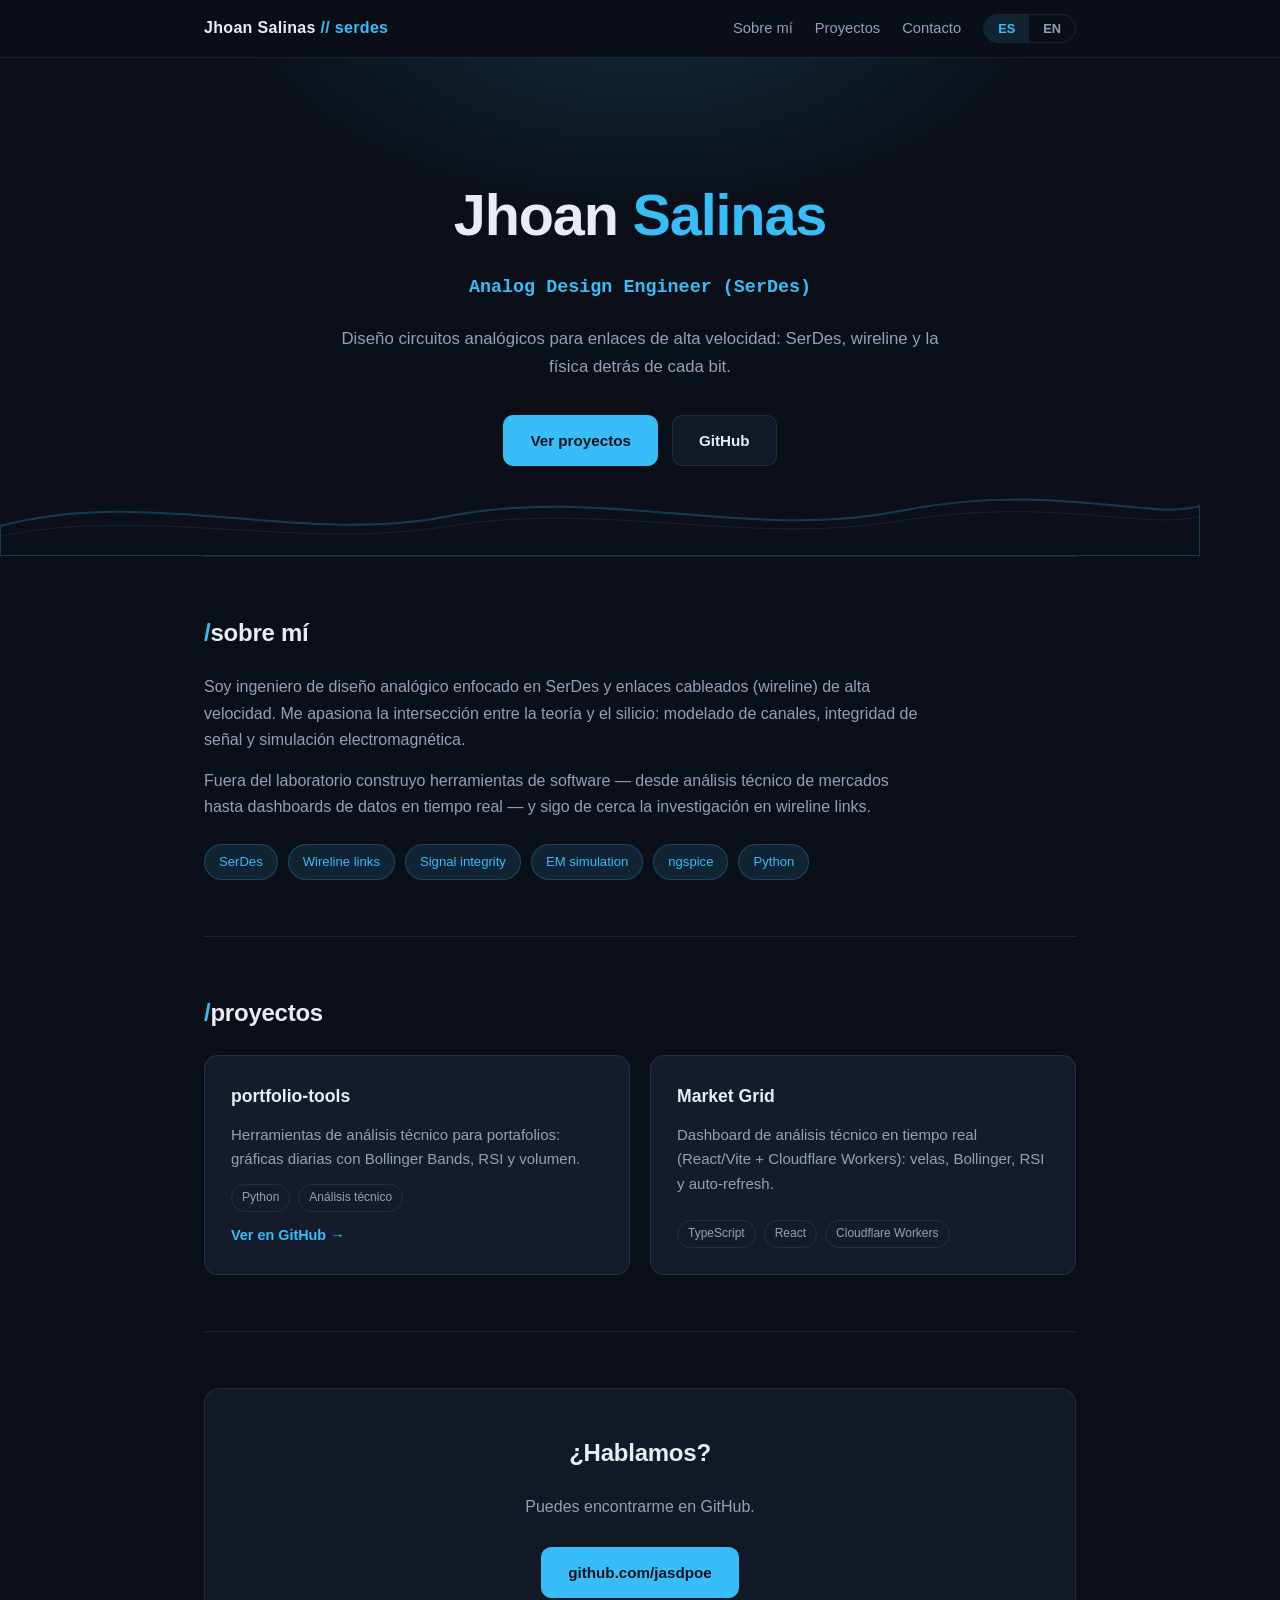
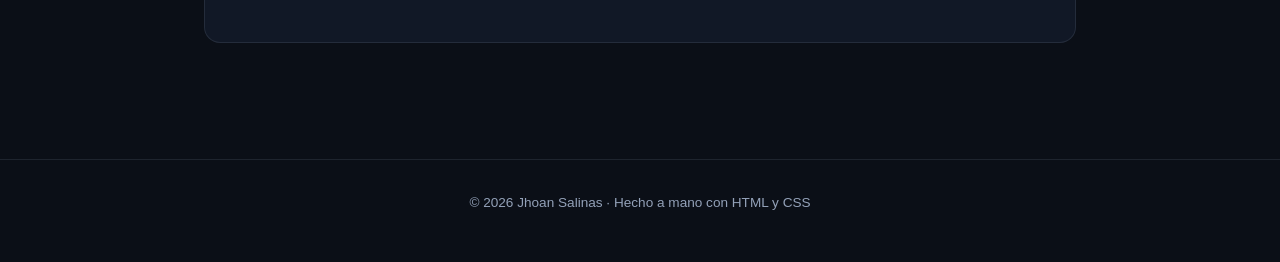
==== index.html @ 4859a892 "Personal website: bilingual (ES/EN) landing page" ====
<!DOCTYPE html>
<html lang="es">
<head>
<meta charset="UTF-8">
<meta name="viewport" content="width=device-width, initial-scale=1.0">
<meta name="description" content="Jhoan Salinas — Analog Design Engineer (SerDes)">
<title>Jhoan Salinas — Analog Design Engineer (SerDes)</title>
<style>
  :root {
    --bg: #0b0f17;
    --bg-soft: #111826;
    --card: #141c2c;
    --text: #e8edf5;
    --muted: #93a1b8;
    --accent: #38bdf8;
    --accent-dim: rgba(56,189,248,.12);
    --border: rgba(148,163,184,.14);
  }
  * { margin: 0; padding: 0; box-sizing: border-box; }
  body {
    font-family: -apple-system, BlinkMacSystemFont, "Segoe UI", Roboto, Inter, Helvetica, Arial, sans-serif;
    background: var(--bg);
    color: var(--text);
    line-height: 1.65;
    -webkit-font-smoothing: antialiased;
  }
  a { color: var(--accent); text-decoration: none; }
  a:hover { text-decoration: underline; }

  /* Nav */
  nav {
    position: sticky; top: 0; z-index: 10;
    backdrop-filter: blur(12px);
    background: rgba(11,15,23,.75);
    border-bottom: 1px solid var(--border);
  }
  .nav-inner {
    max-width: 920px; margin: 0 auto; padding: 14px 24px;
    display: flex; align-items: center; justify-content: space-between;
  }
  .nav-name { font-weight: 700; font-size: 1rem; letter-spacing: .02em; }
  .nav-name span { color: var(--accent); }
  .nav-links { display: flex; gap: 22px; align-items: center; font-size: .92rem; }
  .nav-links a { color: var(--muted); }
  .nav-links a:hover { color: var(--text); text-decoration: none; }
  .lang-toggle {
    display: flex; border: 1px solid var(--border); border-radius: 999px; overflow: hidden;
  }
  .lang-toggle button {
    background: transparent; border: 0; color: var(--muted);
    padding: 6px 14px; font-size: .8rem; font-weight: 600; cursor: pointer;
  }
  .lang-toggle button.active { background: var(--accent-dim); color: var(--accent); }

  /* Hero */
  .hero {
    position: relative; overflow: hidden;
    padding: 110px 24px 90px; text-align: center;
  }
  .hero::before {
    content: ""; position: absolute; inset: 0;
    background:
      radial-gradient(600px 300px at 50% -50px, rgba(56,189,248,.16), transparent 70%);
    pointer-events: none;
  }
  .wave {
    position: absolute; left: 0; right: 0; bottom: 0; height: 90px; opacity: .25; pointer-events: none;
  }
  .hero h1 { font-size: clamp(2.4rem, 6vw, 3.6rem); font-weight: 800; letter-spacing: -.02em; position: relative; }
  .hero h1 .accent { color: var(--accent); }
  .hero .role {
    margin-top: 10px; font-size: 1.15rem; color: var(--accent); font-weight: 600; position: relative;
    font-family: ui-monospace, SFMono-Regular, Menlo, Consolas, monospace;
  }
  .hero p { max-width: 620px; margin: 22px auto 0; color: var(--muted); font-size: 1.05rem; position: relative; }
  .hero-cta { margin-top: 34px; display: flex; gap: 14px; justify-content: center; flex-wrap: wrap; position: relative; }
  .btn {
    display: inline-block; padding: 12px 26px; border-radius: 10px; font-weight: 600; font-size: .95rem;
    border: 1px solid var(--border); color: var(--text); background: var(--bg-soft);
  }
  .btn:hover { text-decoration: none; border-color: var(--accent); }
  .btn.primary { background: var(--accent); border-color: var(--accent); color: #04121c; }
  .btn.primary:hover { filter: brightness(1.08); }

  main { max-width: 920px; margin: 0 auto; padding: 0 24px 60px; }
  section { padding: 56px 0; border-top: 1px solid var(--border); }
  h2 { font-size: 1.5rem; margin-bottom: 22px; letter-spacing: -.01em; }
  h2 .dot { color: var(--accent); }

  .about p { color: var(--muted); max-width: 720px; margin-bottom: 14px; }
  .chips { display: flex; flex-wrap: wrap; gap: 10px; margin-top: 24px; }
  .chip {
    font-size: .82rem; font-weight: 500; color: var(--accent);
    background: var(--accent-dim); border: 1px solid rgba(56,189,248,.25);
    padding: 6px 14px; border-radius: 999px;
  }

  .grid { display: grid; grid-template-columns: repeat(auto-fit, minmax(280px, 1fr)); gap: 20px; }
  .card {
    background: var(--card); border: 1px solid var(--border); border-radius: 14px; padding: 26px;
    display: flex; flex-direction: column; gap: 12px;
    transition: transform .15s ease, border-color .15s ease;
  }
  .card:hover { transform: translateY(-3px); border-color: rgba(56,189,248,.4); }
  .card h3 { font-size: 1.1rem; }
  .card p { color: var(--muted); font-size: .94rem; flex: 1; }
  .card .tags { display: flex; flex-wrap: wrap; gap: 8px; }
  .card .tags span {
    font-size: .75rem; color: var(--muted); border: 1px solid var(--border);
    padding: 3px 10px; border-radius: 999px;
  }
  .card .repo-link { font-size: .9rem; font-weight: 600; }

  .contact-box {
    background: var(--bg-soft); border: 1px solid var(--border); border-radius: 16px;
    padding: 44px 32px; text-align: center;
  }
  .contact-box p { color: var(--muted); margin: 12px 0 26px; }

  footer {
    text-align: center; color: var(--muted); font-size: .85rem;
    padding: 32px 24px 48px; border-top: 1px solid var(--border);
  }

  @media (max-width: 560px) {
    .nav-links a { display: none; }
    .hero { padding: 80px 20px 70px; }
  }
</style>
</head>
<body>

<nav>
  <div class="nav-inner">
    <div class="nav-name">Jhoan Salinas <span data-i18n="navTitle"></span></div>
    <div class="nav-links">
      <a href="#about" data-i18n="navAbout"></a>
      <a href="#projects" data-i18n="navProjects"></a>
      <a href="#contact" data-i18n="navContact"></a>
      <div class="lang-toggle">
        <button id="btn-es" type="button">ES</button>
        <button id="btn-en" type="button">EN</button>
      </div>
    </div>
  </div>
</nav>

<header class="hero">
  <h1>Jhoan <span class="accent">Salinas</span></h1>
  <div class="role" data-i18n="heroRole"></div>
  <p data-i18n="heroText"></p>
  <div class="hero-cta">
    <a class="btn primary" href="#projects" data-i18n="heroCtaProjects"></a>
    <a class="btn" href="https://github.com/jasdpoe" target="_blank" rel="noopener">GitHub</a>
  </div>
  <svg class="wave" viewBox="0 0 1200 90" preserveAspectRatio="none" aria-hidden="true">
    <path d="M0,60 C150,20 300,80 450,50 C600,20 750,75 900,45 C1050,15 1150,55 1200,40 L1200,90 L0,90 Z"
          fill="none" stroke="#38bdf8" stroke-width="2"/>
    <path d="M0,70 C150,40 300,85 450,60 C600,35 750,80 900,55 C1050,30 1150,65 1200,50 L1200,90 L0,90 Z"
          fill="none" stroke="#38bdf8" stroke-width="1" opacity=".5"/>
  </svg>
</header>

<main>
  <section id="about" class="about">
    <h2><span class="dot">/</span><span data-i18n="aboutTitle"></span></h2>
    <p data-i18n="aboutP1"></p>
    <p data-i18n="aboutP2"></p>
    <div class="chips">
      <span class="chip">SerDes</span>
      <span class="chip">Wireline links</span>
      <span class="chip">Signal integrity</span>
      <span class="chip">EM simulation</span>
      <span class="chip">ngspice</span>
      <span class="chip">Python</span>
    </div>
  </section>

  <section id="projects">
    <h2><span class="dot">/</span><span data-i18n="projectsTitle"></span></h2>
    <div class="grid">
      <div class="card">
        <h3>portfolio-tools</h3>
        <p data-i18n="proj1Text"></p>
        <div class="tags"><span>Python</span><span data-i18n="proj1Tag"></span></div>
        <a class="repo-link" href="https://github.com/jasdpoe/portfolio-tools" target="_blank" rel="noopener" data-i18n="viewRepo"></a>
      </div>
      <div class="card">
        <h3>Market Grid</h3>
        <p data-i18n="proj2Text"></p>
        <div class="tags"><span>TypeScript</span><span>React</span><span>Cloudflare Workers</span></div>
      </div>
    </div>
  </section>

  <section id="contact">
    <div class="contact-box">
      <h2 data-i18n="contactTitle"></h2>
      <p data-i18n="contactText"></p>
      <a class="btn primary" href="https://github.com/jasdpoe" target="_blank" rel="noopener">github.com/jasdpoe</a>
    </div>
  </section>
</main>

<footer>
  <span data-i18n="footerText"></span>
</footer>

<script>
const STRINGS = {
  es: {
    navTitle: "// serdes",
    navAbout: "Sobre mí",
    navProjects: "Proyectos",
    navContact: "Contacto",
    heroRole: "Analog Design Engineer (SerDes)",
    heroText: "Diseño circuitos analógicos para enlaces de alta velocidad: SerDes, wireline y la física detrás de cada bit.",
    heroCtaProjects: "Ver proyectos",
    aboutTitle: "sobre mí",
    aboutP1: "Soy ingeniero de diseño analógico enfocado en SerDes y enlaces cableados (wireline) de alta velocidad. Me apasiona la intersección entre la teoría y el silicio: modelado de canales, integridad de señal y simulación electromagnética.",
    aboutP2: "Fuera del laboratorio construyo herramientas de software — desde análisis técnico de mercados hasta dashboards de datos en tiempo real — y sigo de cerca la investigación en wireline links.",
    projectsTitle: "proyectos",
    proj1Text: "Herramientas de análisis técnico para portafolios: gráficas diarias con Bollinger Bands, RSI y volumen.",
    proj1Tag: "Análisis técnico",
    proj2Text: "Dashboard de análisis técnico en tiempo real (React/Vite + Cloudflare Workers): velas, Bollinger, RSI y auto-refresh.",
    viewRepo: "Ver en GitHub →",
    contactTitle: "¿Hablamos?",
    contactText: "Puedes encontrarme en GitHub.",
    footerText: "© 2026 Jhoan Salinas · Hecho a mano con HTML y CSS"
  },
  en: {
    navTitle: "// serdes",
    navAbout: "About",
    navProjects: "Projects",
    navContact: "Contact",
    heroRole: "Analog Design Engineer (SerDes)",
    heroText: "I design analog circuits for high-speed links: SerDes, wireline, and the physics behind every bit.",
    heroCtaProjects: "View projects",
    aboutTitle: "about",
    aboutP1: "I'm an analog design engineer focused on SerDes and high-speed wireline links. I'm passionate about the intersection of theory and silicon: channel modeling, signal integrity, and electromagnetic simulation.",
    aboutP2: "Outside the lab I build software tools — from market technical analysis to real-time data dashboards — and follow wireline-link research closely.",
    projectsTitle: "projects",
    proj1Text: "Technical-analysis tooling for portfolios: daily charts with Bollinger Bands, RSI, and volume.",
    proj1Tag: "Technical analysis",
    proj2Text: "Real-time technical-analysis dashboard (React/Vite + Cloudflare Workers): candles, Bollinger, RSI, and auto-refresh.",
    viewRepo: "View on GitHub →",
    contactTitle: "Let's talk?",
    contactText: "You can find me on GitHub.",
    footerText: "© 2026 Jhoan Salinas · Handmade with HTML and CSS"
  }
};

function setLang(lang) {
  if (!STRINGS[lang]) lang = "es";
  document.documentElement.lang = lang;
  document.querySelectorAll("[data-i18n]").forEach(el => {
    const key = el.getAttribute("data-i18n");
    if (STRINGS[lang][key] !== undefined) el.textContent = STRINGS[lang][key];
  });
  document.title = "Jhoan Salinas — Analog Design Engineer (SerDes)";
  document.getElementById("btn-es").classList.toggle("active", lang === "es");
  document.getElementById("btn-en").classList.toggle("active", lang === "en");
  try { localStorage.setItem("js-lang", lang); } catch (e) {}
}

document.getElementById("btn-es").addEventListener("click", () => setLang("es"));
document.getElementById("btn-en").addEventListener("click", () => setLang("en"));

let initial = "es";
try { initial = localStorage.getItem("js-lang") || "es"; } catch (e) {}
setLang(initial);
</script>

</body>
</html>
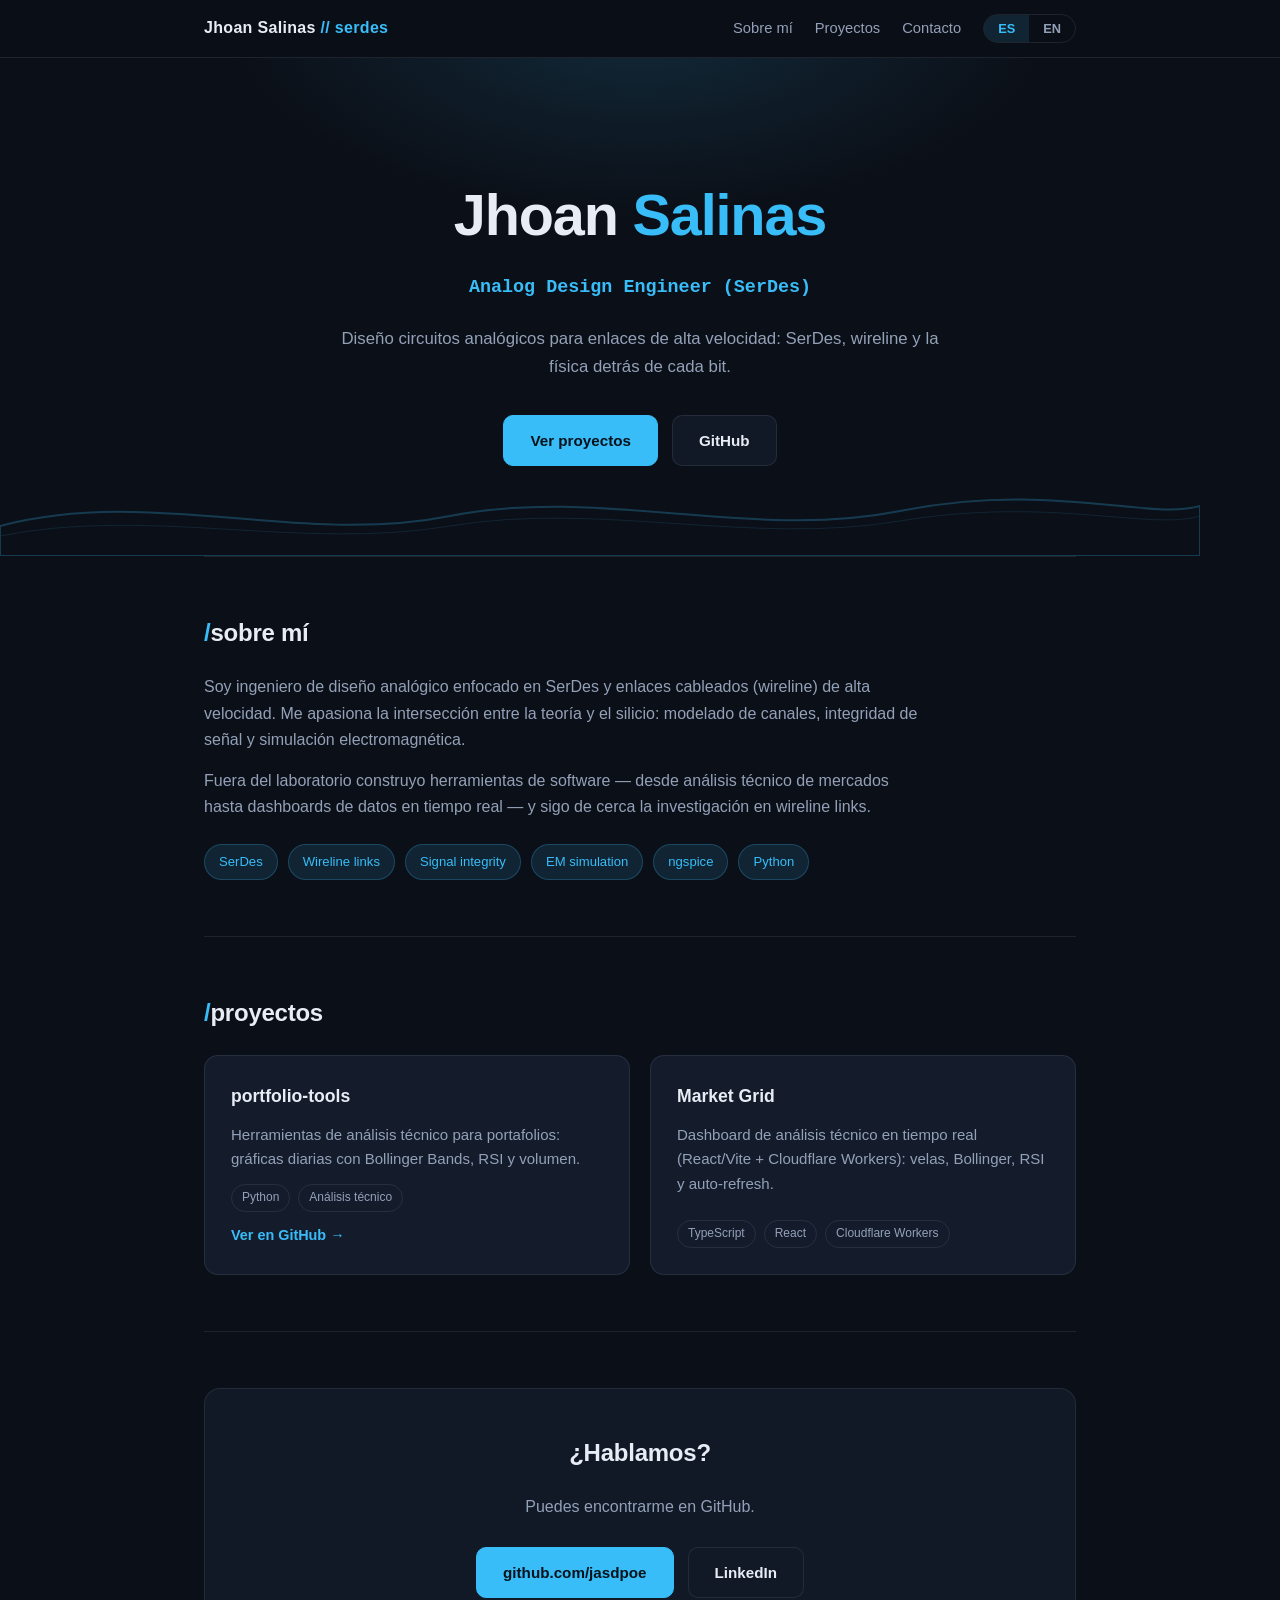
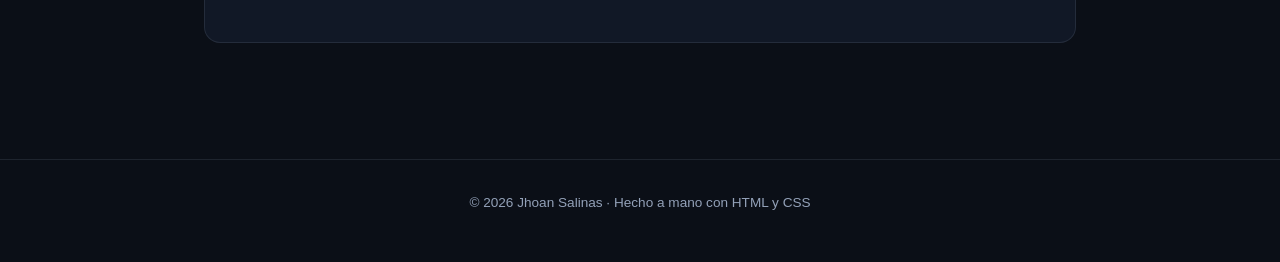
==== commit ee1a8ab2: "Add LinkedIn profile link to contact section" ====
--- a/index.html
+++ b/index.html
@@ -116,6 +116,7 @@
     padding: 44px 32px; text-align: center;
   }
   .contact-box p { color: var(--muted); margin: 12px 0 26px; }
+  .contact-actions { display: flex; gap: 14px; justify-content: center; flex-wrap: wrap; }
 
   footer {
     text-align: center; color: var(--muted); font-size: .85rem;
@@ -197,7 +198,10 @@
     <div class="contact-box">
       <h2 data-i18n="contactTitle"></h2>
       <p data-i18n="contactText"></p>
-      <a class="btn primary" href="https://github.com/jasdpoe" target="_blank" rel="noopener">github.com/jasdpoe</a>
+      <div class="contact-actions">
+        <a class="btn primary" href="https://github.com/jasdpoe" target="_blank" rel="noopener">github.com/jasdpoe</a>
+        <a class="btn" href="https://www.linkedin.com/in/jhoan-salinas-26b67813/" target="_blank" rel="noopener">LinkedIn</a>
+      </div>
     </div>
   </section>
 </main>
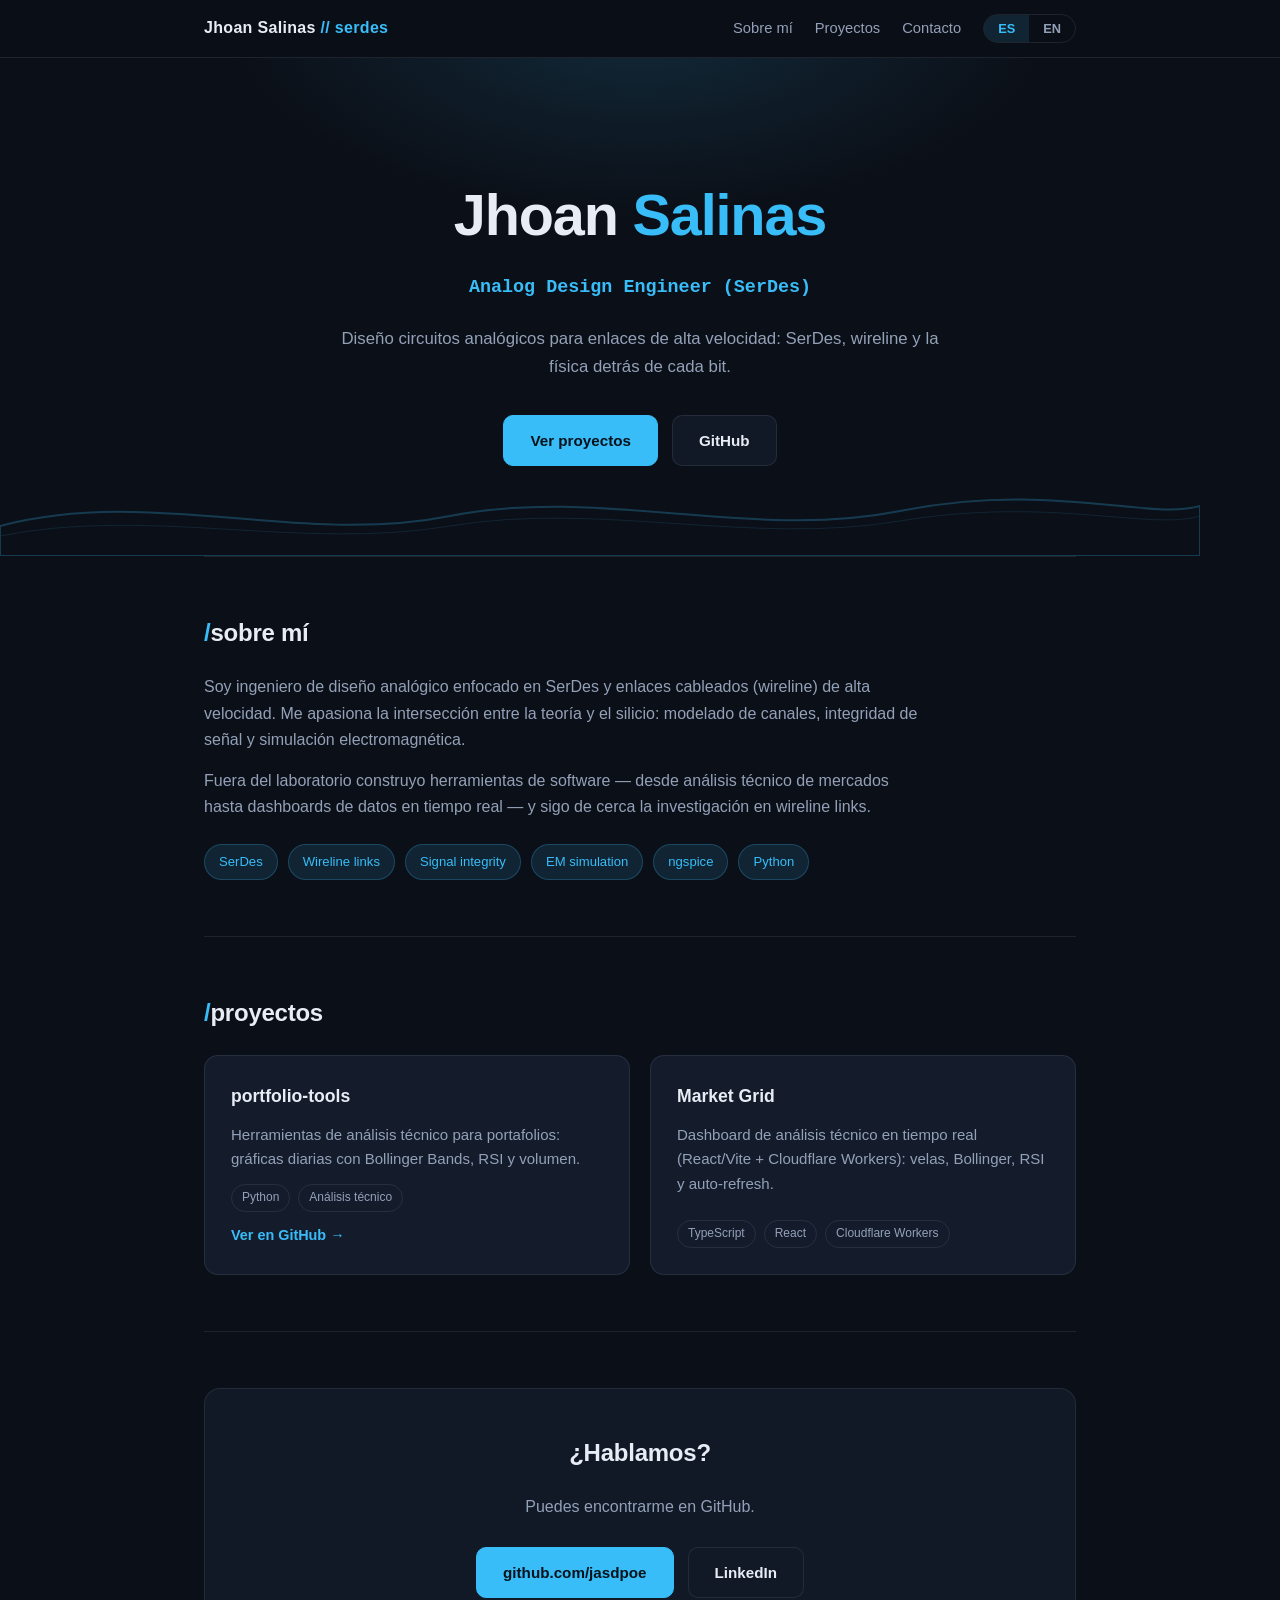
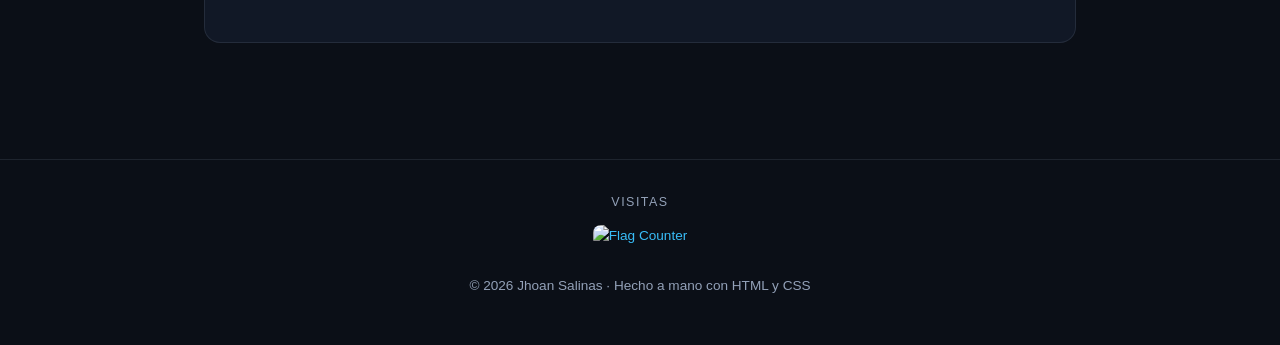
==== commit f3dbe77f: "Add Flag Counter visitor widget with country flags to footer" ====
--- a/index.html
+++ b/index.html
@@ -122,6 +122,12 @@
     text-align: center; color: var(--muted); font-size: .85rem;
     padding: 32px 24px 48px; border-top: 1px solid var(--border);
   }
+  .visitors { margin-bottom: 28px; }
+  .visitors-label {
+    font-size: .78rem; letter-spacing: .12em; text-transform: uppercase;
+    color: var(--muted); margin-bottom: 12px;
+  }
+  .visitors img { border-radius: 8px; }
 
   @media (max-width: 560px) {
     .nav-links a { display: none; }
@@ -207,6 +213,10 @@
 </main>
 
 <footer>
+  <div class="visitors">
+    <div class="visitors-label" data-i18n="visitorsTitle"></div>
+    <a href="https://info.flagcounter.com/4i1q" target="_blank" rel="noopener"><img src="https://s01.flagcounter.com/count2/4i1q/bg_0B0F17/txt_E8EDF5/border_1C2433/columns_2/maxflags_10/viewers_0/labels_0/pageviews_0/flags_0/percent_0/" alt="Flag Counter" border="0"></a>
+  </div>
   <span data-i18n="footerText"></span>
 </footer>
 
@@ -230,6 +240,7 @@
     viewRepo: "Ver en GitHub →",
     contactTitle: "¿Hablamos?",
     contactText: "Puedes encontrarme en GitHub.",
+    visitorsTitle: "Visitas",
     footerText: "© 2026 Jhoan Salinas · Hecho a mano con HTML y CSS"
   },
   en: {
@@ -250,6 +261,7 @@
     viewRepo: "View on GitHub →",
     contactTitle: "Let's talk?",
     contactText: "You can find me on GitHub.",
+    visitorsTitle: "Visits",
     footerText: "© 2026 Jhoan Salinas · Handmade with HTML and CSS"
   }
 };
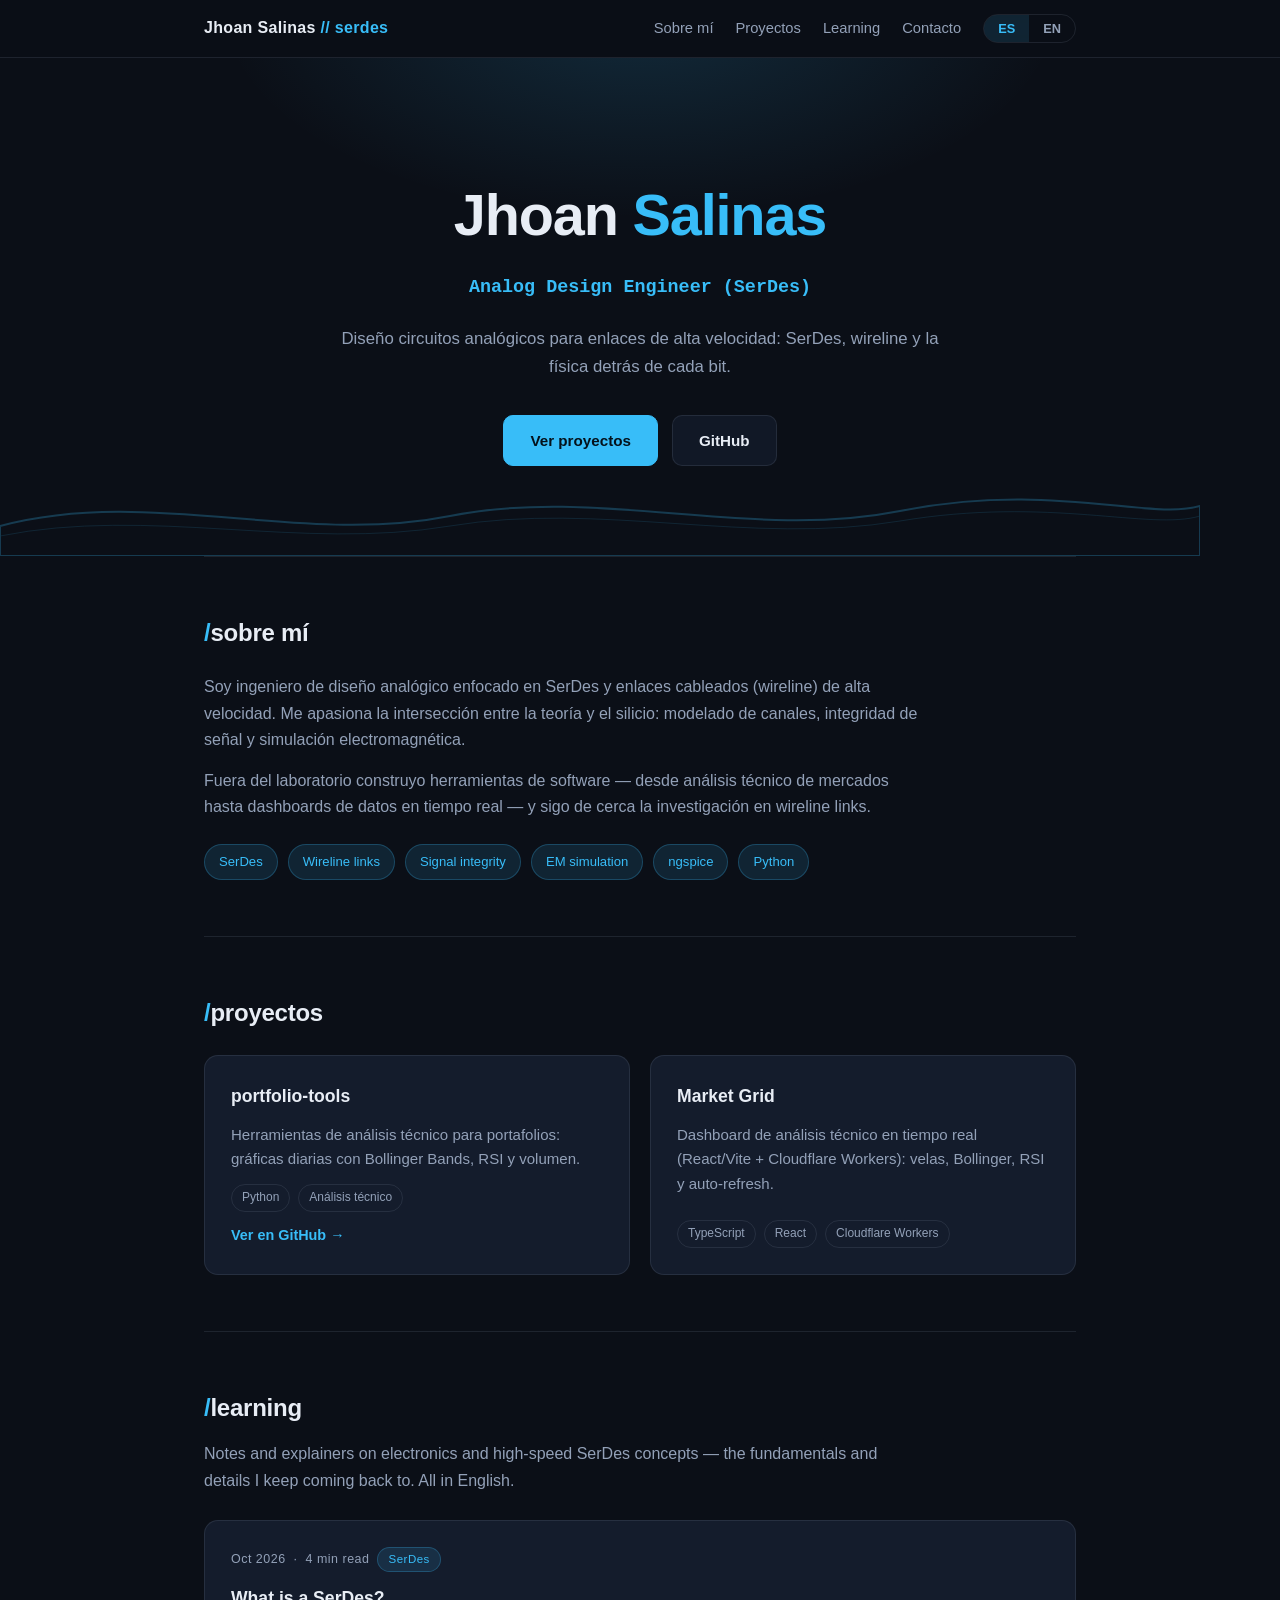
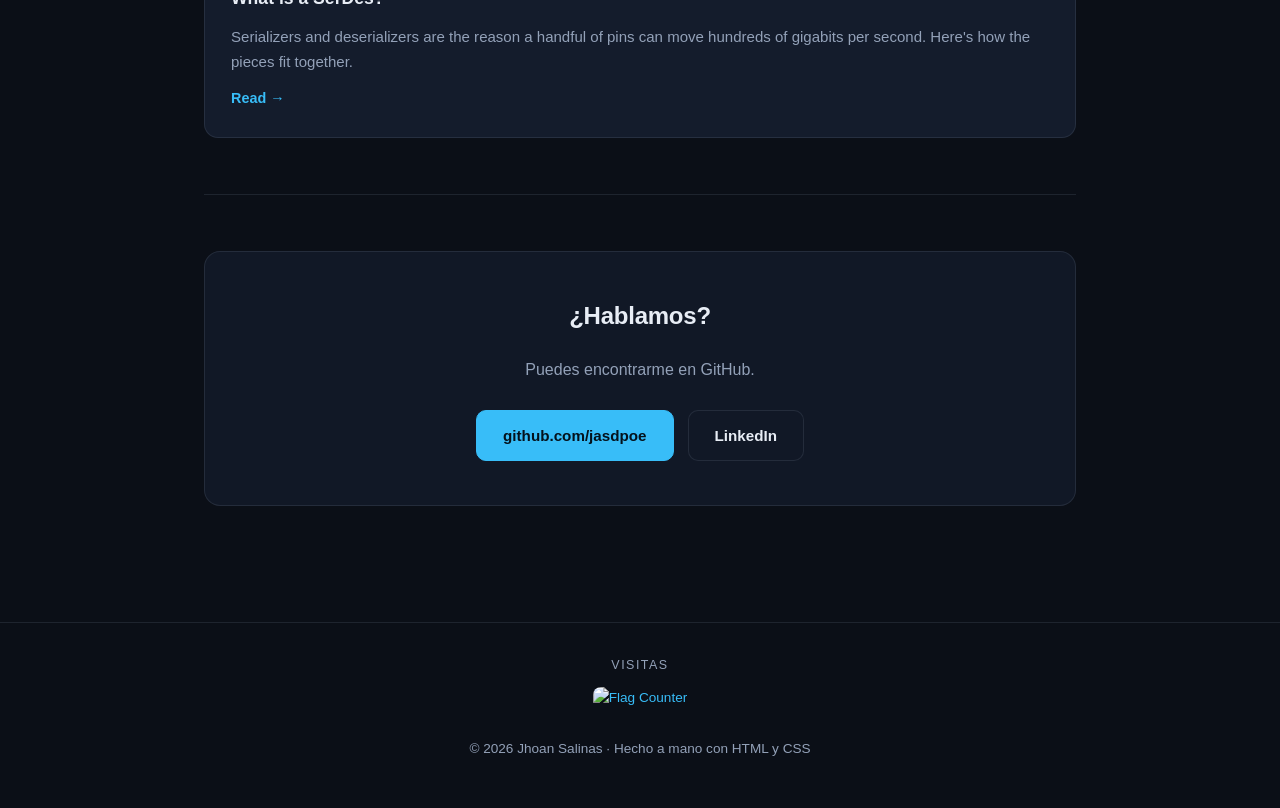
==== commit 56e13ad2: "Add Learning section (English) with article cards" ====
--- a/index.html
+++ b/index.html
@@ -111,6 +111,17 @@
   }
   .card .repo-link { font-size: .9rem; font-weight: 600; }
 
+  .section-lead { color: var(--muted); max-width: 720px; margin: -8px 0 26px; }
+  .article-meta {
+    display: flex; gap: 8px; align-items: center;
+    font-size: .78rem; color: var(--muted); letter-spacing: .04em;
+  }
+  .article-meta .tag {
+    color: var(--accent); background: var(--accent-dim);
+    border: 1px solid rgba(56,189,248,.25);
+    padding: 2px 10px; border-radius: 999px; font-size: .72rem;
+  }
+
   .contact-box {
     background: var(--bg-soft); border: 1px solid var(--border); border-radius: 16px;
     padding: 44px 32px; text-align: center;
@@ -143,6 +154,7 @@
     <div class="nav-links">
       <a href="#about" data-i18n="navAbout"></a>
       <a href="#projects" data-i18n="navProjects"></a>
+      <a href="#learning">Learning</a>
       <a href="#contact" data-i18n="navContact"></a>
       <div class="lang-toggle">
         <button id="btn-es" type="button">ES</button>
@@ -196,6 +208,19 @@
         <h3>Market Grid</h3>
         <p data-i18n="proj2Text"></p>
         <div class="tags"><span>TypeScript</span><span>React</span><span>Cloudflare Workers</span></div>
+      </div>
+    </div>
+  </section>
+
+  <section id="learning">
+    <h2><span class="dot">/</span>learning</h2>
+    <p class="section-lead">Notes and explainers on electronics and high-speed SerDes concepts — the fundamentals and details I keep coming back to. All in English.</p>
+    <div class="grid">
+      <div class="card">
+        <div class="article-meta"><span>Oct 2026</span><span>·</span><span>4 min read</span><span class="tag">SerDes</span></div>
+        <h3>What is a SerDes?</h3>
+        <p>Serializers and deserializers are the reason a handful of pins can move hundreds of gigabits per second. Here's how the pieces fit together.</p>
+        <a class="repo-link" href="learning/what-is-a-serdes.html">Read →</a>
       </div>
     </div>
   </section>
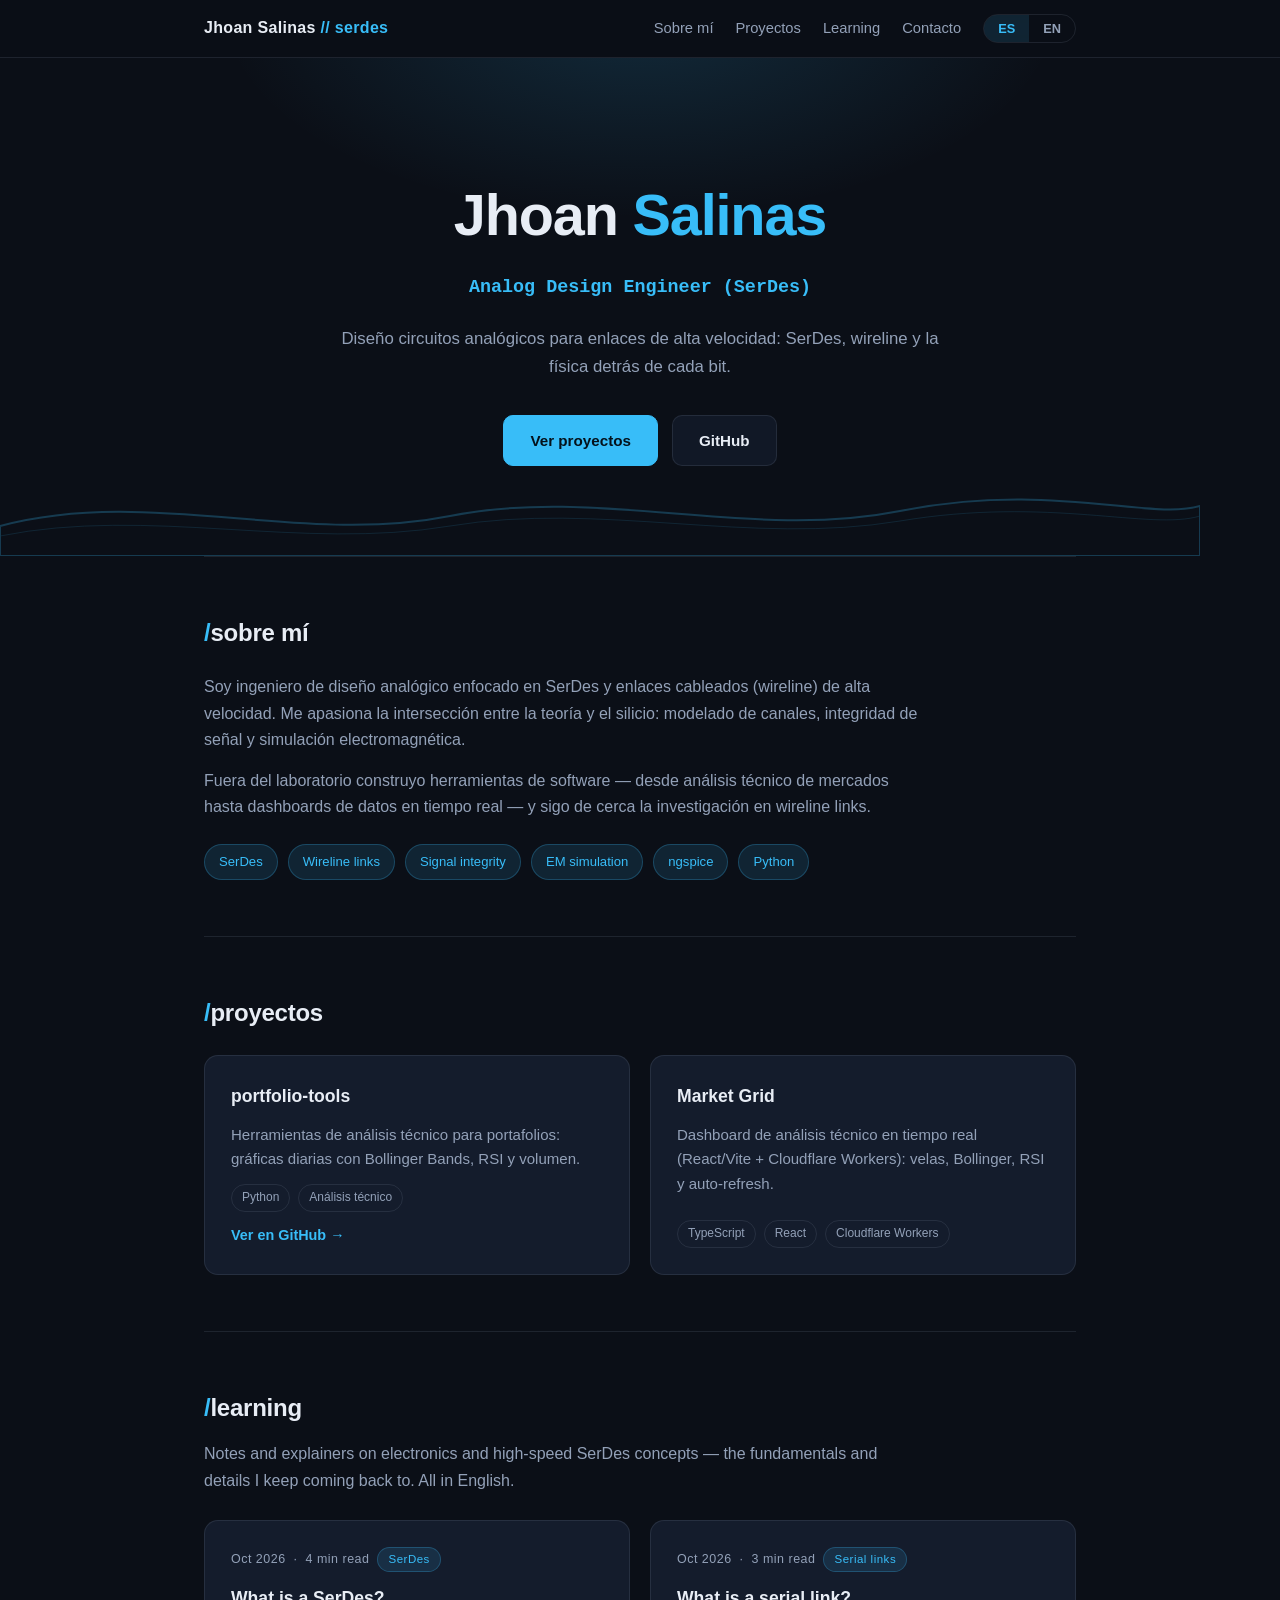
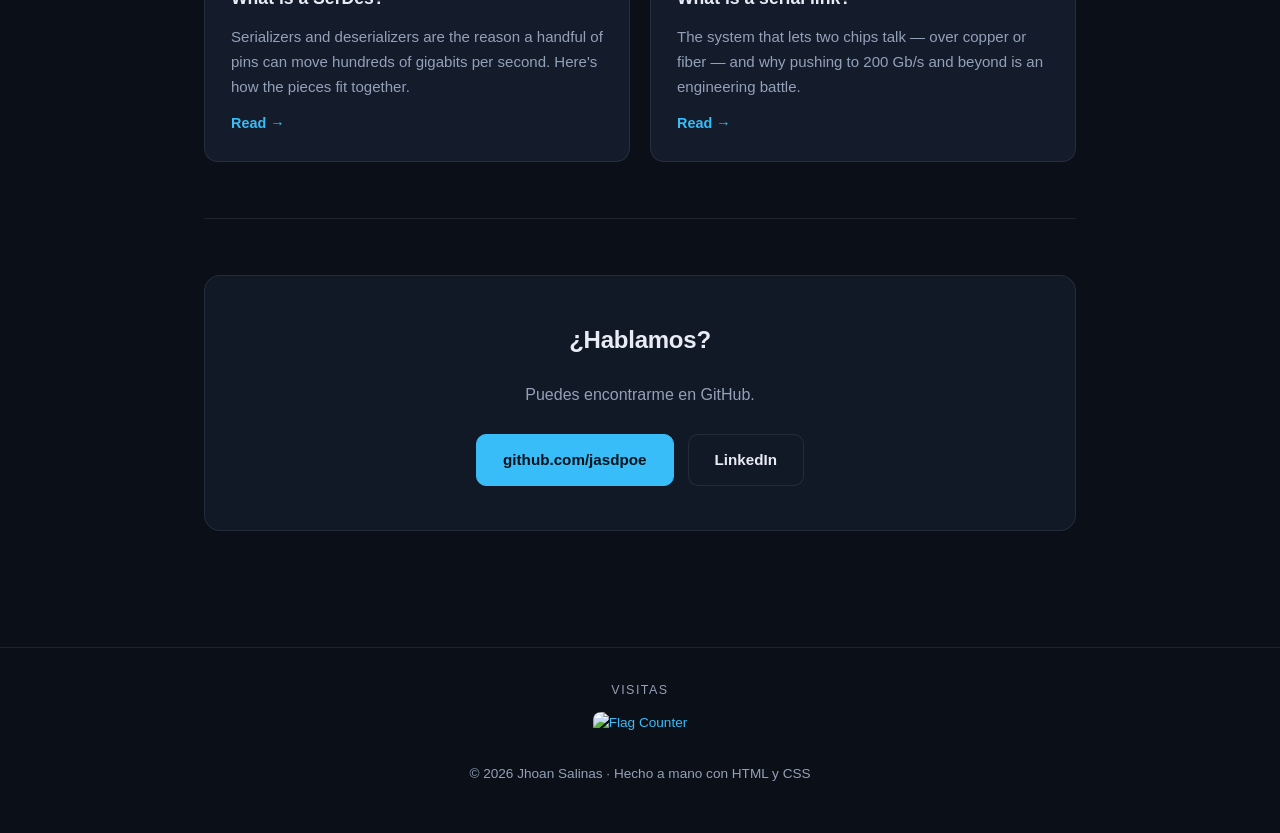
==== commit 962e03a1: "Learning: add What is a serial link? article card" ====
--- a/index.html
+++ b/index.html
@@ -221,6 +221,12 @@
         <h3>What is a SerDes?</h3>
         <p>Serializers and deserializers are the reason a handful of pins can move hundreds of gigabits per second. Here's how the pieces fit together.</p>
         <a class="repo-link" href="learning/what-is-a-serdes.html">Read →</a>
+      </div>
+      <div class="card">
+        <div class="article-meta"><span>Oct 2026</span><span>·</span><span>3 min read</span><span class="tag">Serial links</span></div>
+        <h3>What is a serial link?</h3>
+        <p>The system that lets two chips talk — over copper or fiber — and why pushing to 200 Gb/s and beyond is an engineering battle.</p>
+        <a class="repo-link" href="learning/what-is-a-serial-link.html">Read →</a>
       </div>
     </div>
   </section>
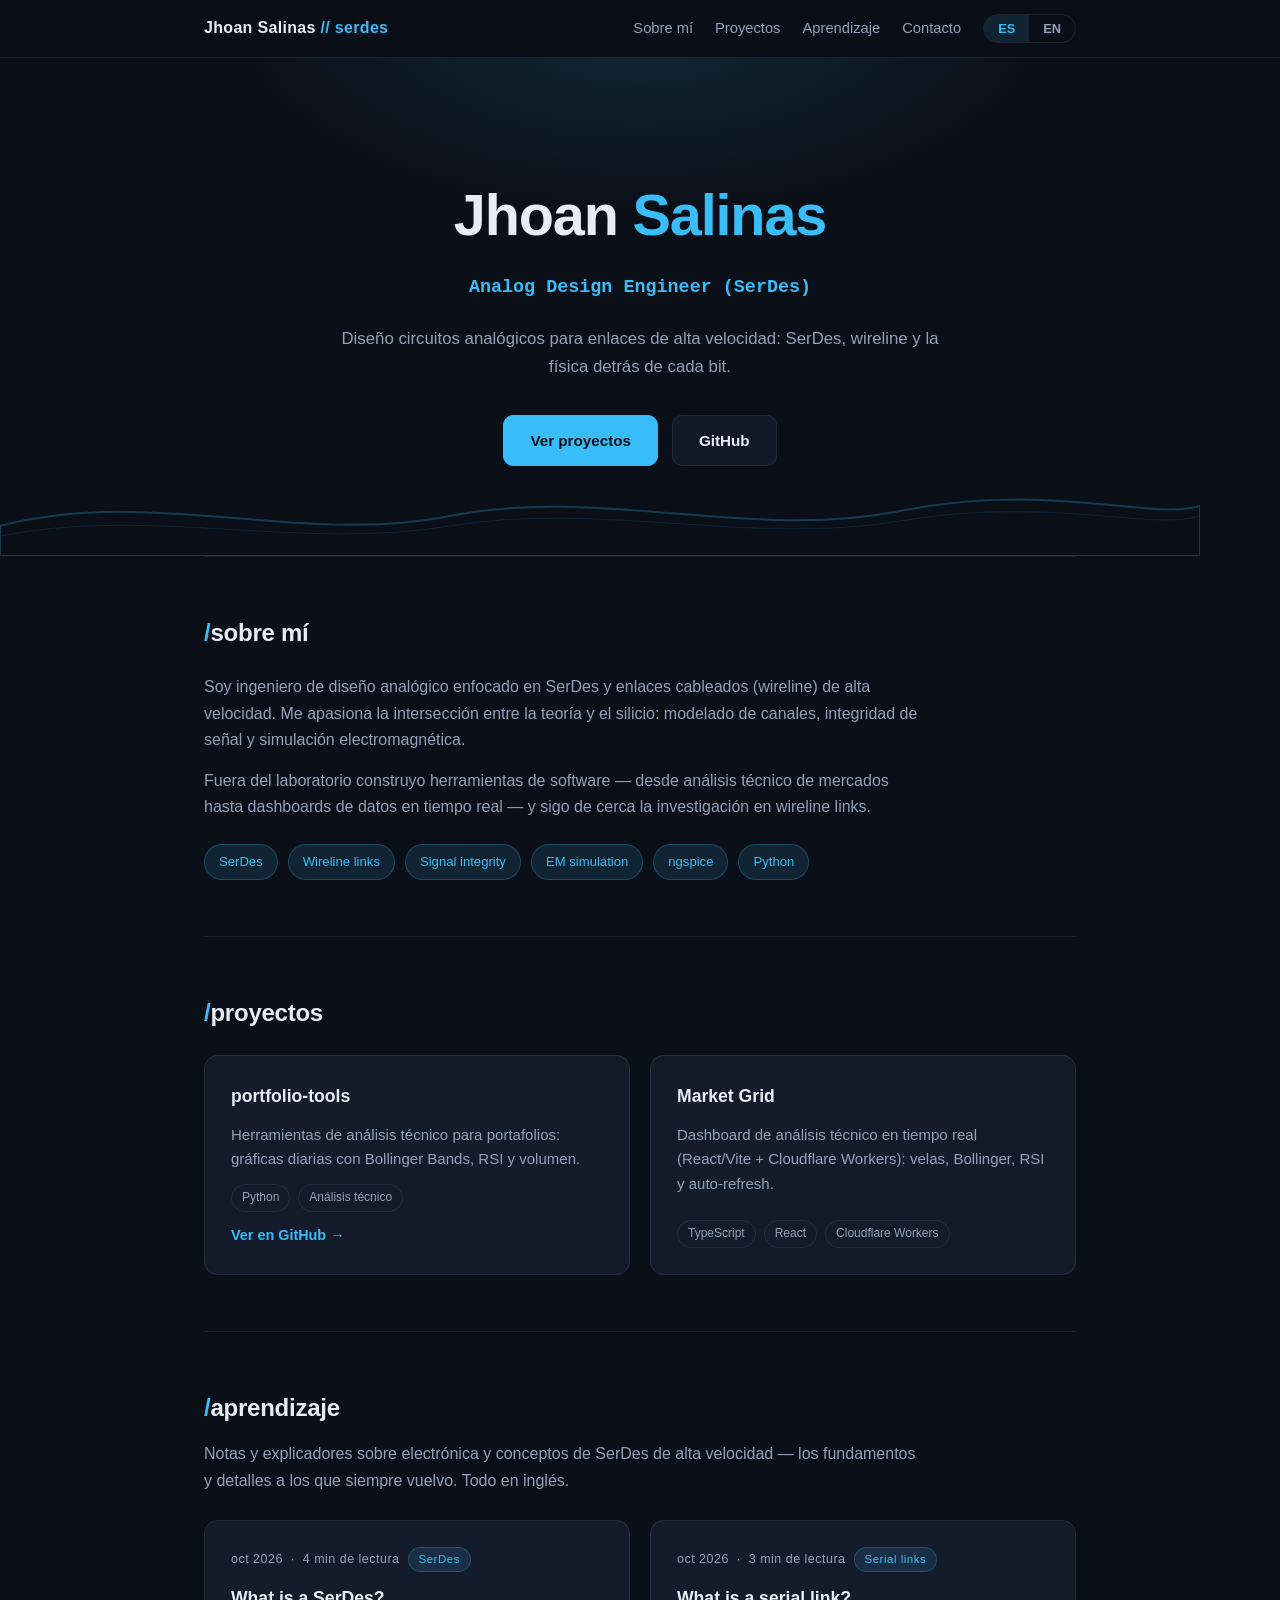
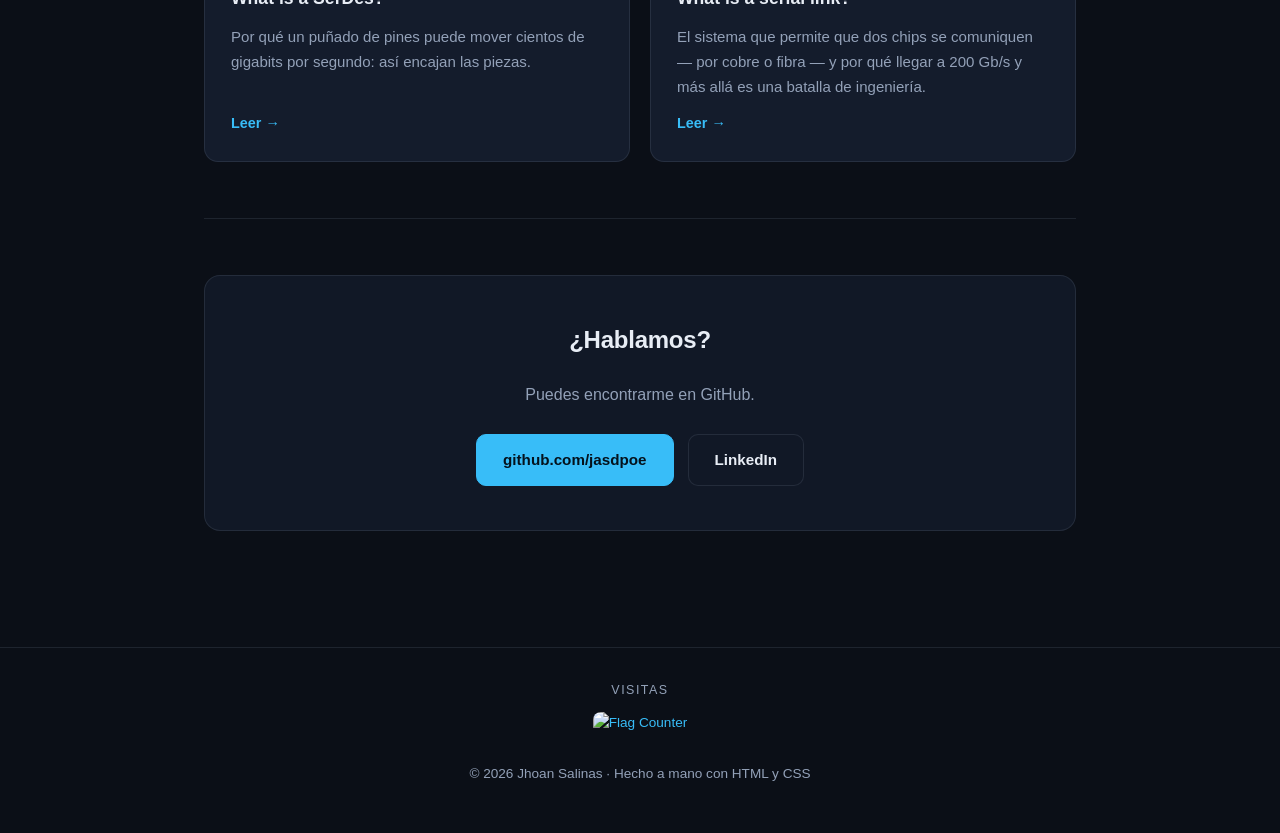
==== commit 17ecd5bb: "Learning section: full ES/EN i18n support" ====
--- a/index.html
+++ b/index.html
@@ -154,7 +154,7 @@
     <div class="nav-links">
       <a href="#about" data-i18n="navAbout"></a>
       <a href="#projects" data-i18n="navProjects"></a>
-      <a href="#learning">Learning</a>
+      <a href="#learning" data-i18n="navLearning"></a>
       <a href="#contact" data-i18n="navContact"></a>
       <div class="lang-toggle">
         <button id="btn-es" type="button">ES</button>
@@ -213,20 +213,20 @@
   </section>
 
   <section id="learning">
-    <h2><span class="dot">/</span>learning</h2>
-    <p class="section-lead">Notes and explainers on electronics and high-speed SerDes concepts — the fundamentals and details I keep coming back to. All in English.</p>
+    <h2><span class="dot">/</span><span data-i18n="learningTitle"></span></h2>
+    <p class="section-lead" data-i18n="learningLead"></p>
     <div class="grid">
       <div class="card">
-        <div class="article-meta"><span>Oct 2026</span><span>·</span><span>4 min read</span><span class="tag">SerDes</span></div>
+        <div class="article-meta"><span data-i18n="learningDate1"></span><span>·</span><span data-i18n="learningTime1"></span><span class="tag">SerDes</span></div>
         <h3>What is a SerDes?</h3>
-        <p>Serializers and deserializers are the reason a handful of pins can move hundreds of gigabits per second. Here's how the pieces fit together.</p>
-        <a class="repo-link" href="learning/what-is-a-serdes.html">Read →</a>
+        <p data-i18n="learningCard1Desc"></p>
+        <a class="repo-link" href="learning/what-is-a-serdes.html" data-i18n="learningRead"></a>
       </div>
       <div class="card">
-        <div class="article-meta"><span>Oct 2026</span><span>·</span><span>3 min read</span><span class="tag">Serial links</span></div>
+        <div class="article-meta"><span data-i18n="learningDate2"></span><span>·</span><span data-i18n="learningTime2"></span><span class="tag">Serial links</span></div>
         <h3>What is a serial link?</h3>
-        <p>The system that lets two chips talk — over copper or fiber — and why pushing to 200 Gb/s and beyond is an engineering battle.</p>
-        <a class="repo-link" href="learning/what-is-a-serial-link.html">Read →</a>
+        <p data-i18n="learningCard2Desc"></p>
+        <a class="repo-link" href="learning/what-is-a-serial-link.html" data-i18n="learningRead"></a>
       </div>
     </div>
   </section>
@@ -272,6 +272,16 @@
     contactTitle: "¿Hablamos?",
     contactText: "Puedes encontrarme en GitHub.",
     visitorsTitle: "Visitas",
+    navLearning: "Aprendizaje",
+    learningTitle: "aprendizaje",
+    learningLead: "Notas y explicadores sobre electrónica y conceptos de SerDes de alta velocidad — los fundamentos y detalles a los que siempre vuelvo. Todo en inglés.",
+    learningDate1: "oct 2026",
+    learningTime1: "4 min de lectura",
+    learningCard1Desc: "Por qué un puñado de pines puede mover cientos de gigabits por segundo: así encajan las piezas.",
+    learningDate2: "oct 2026",
+    learningTime2: "3 min de lectura",
+    learningCard2Desc: "El sistema que permite que dos chips se comuniquen — por cobre o fibra — y por qué llegar a 200 Gb/s y más allá es una batalla de ingeniería.",
+    learningRead: "Leer →",
     footerText: "© 2026 Jhoan Salinas · Hecho a mano con HTML y CSS"
   },
   en: {
@@ -293,6 +303,16 @@
     contactTitle: "Let's talk?",
     contactText: "You can find me on GitHub.",
     visitorsTitle: "Visits",
+    navLearning: "Learning",
+    learningTitle: "learning",
+    learningLead: "Notes and explainers on electronics and high-speed SerDes concepts — the fundamentals and details I keep coming back to. All in English.",
+    learningDate1: "Oct 2026",
+    learningTime1: "4 min read",
+    learningCard1Desc: "Serializers and deserializers are the reason a handful of pins can move hundreds of gigabits per second. Here's how the pieces fit together.",
+    learningDate2: "Oct 2026",
+    learningTime2: "3 min read",
+    learningCard2Desc: "The system that lets two chips talk — over copper or fiber — and why pushing to 200 Gb/s and beyond is an engineering battle.",
+    learningRead: "Read →",
     footerText: "© 2026 Jhoan Salinas · Handmade with HTML and CSS"
   }
 };
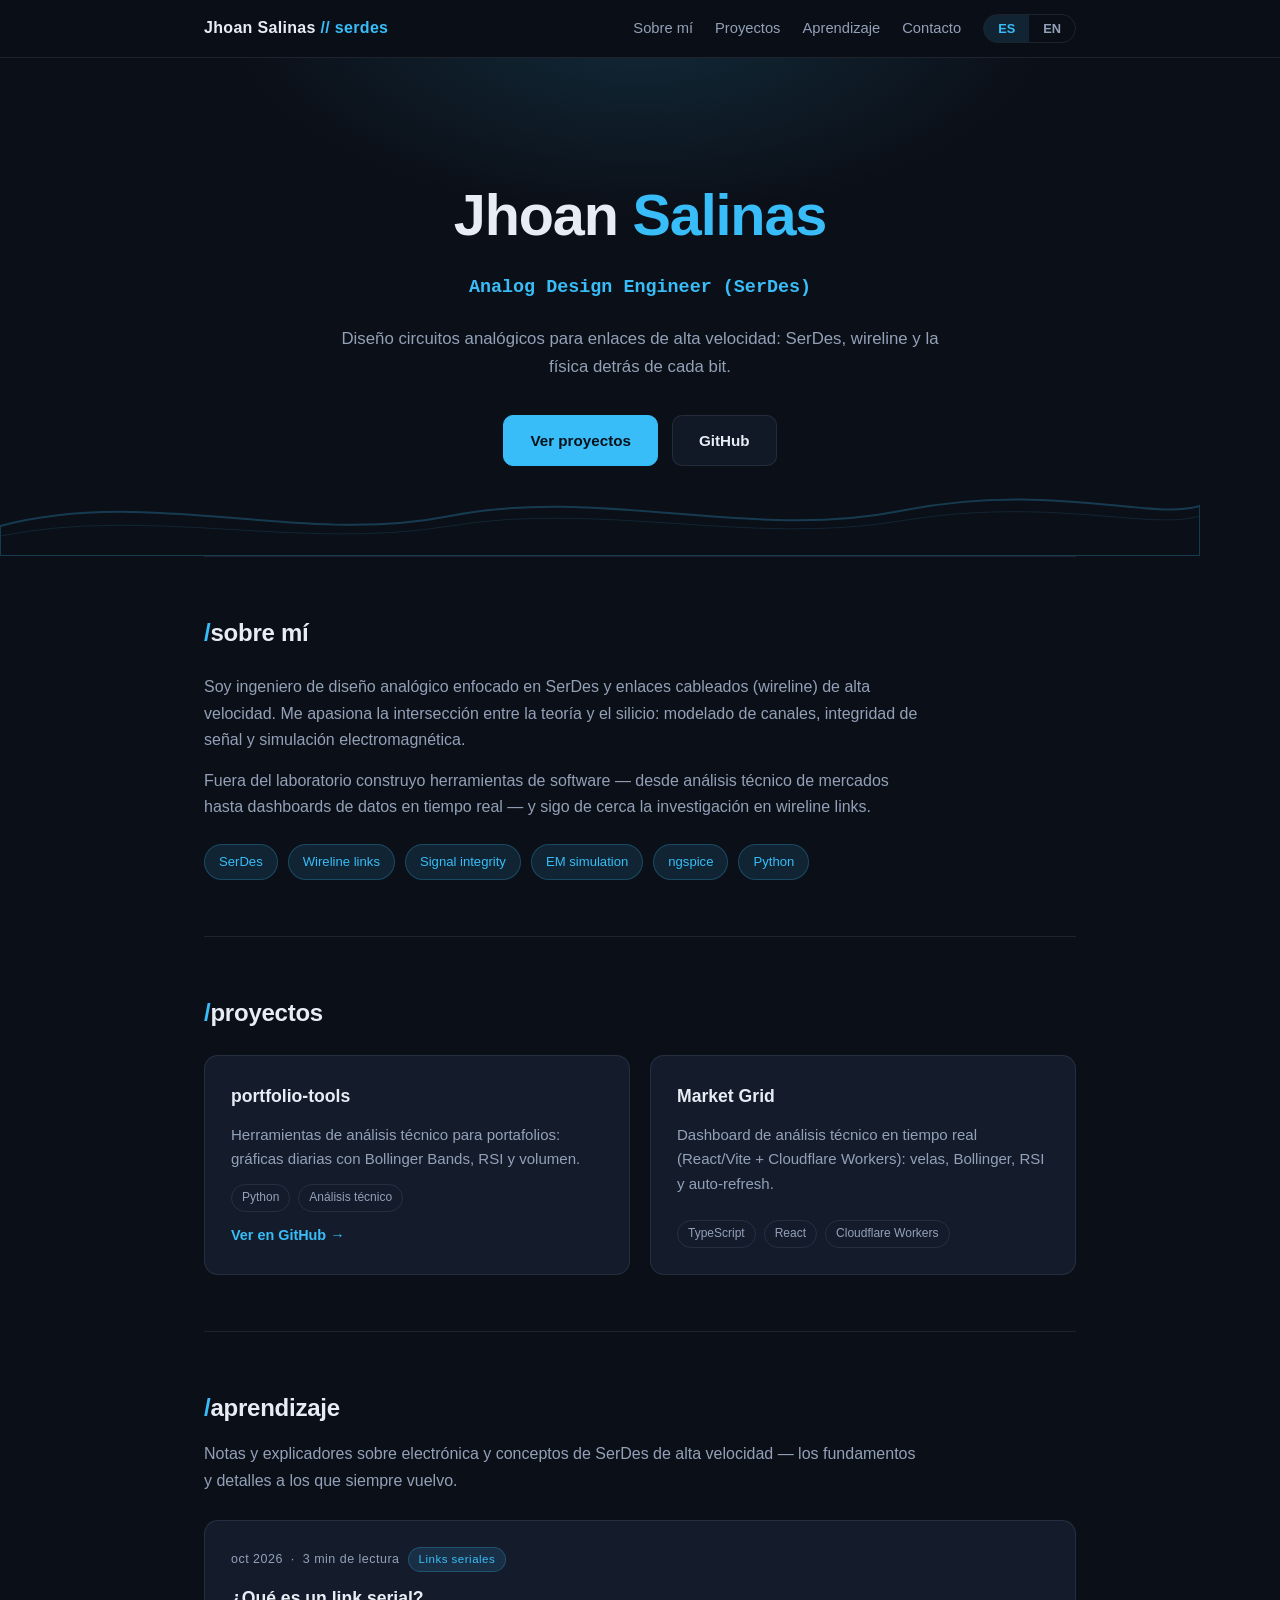
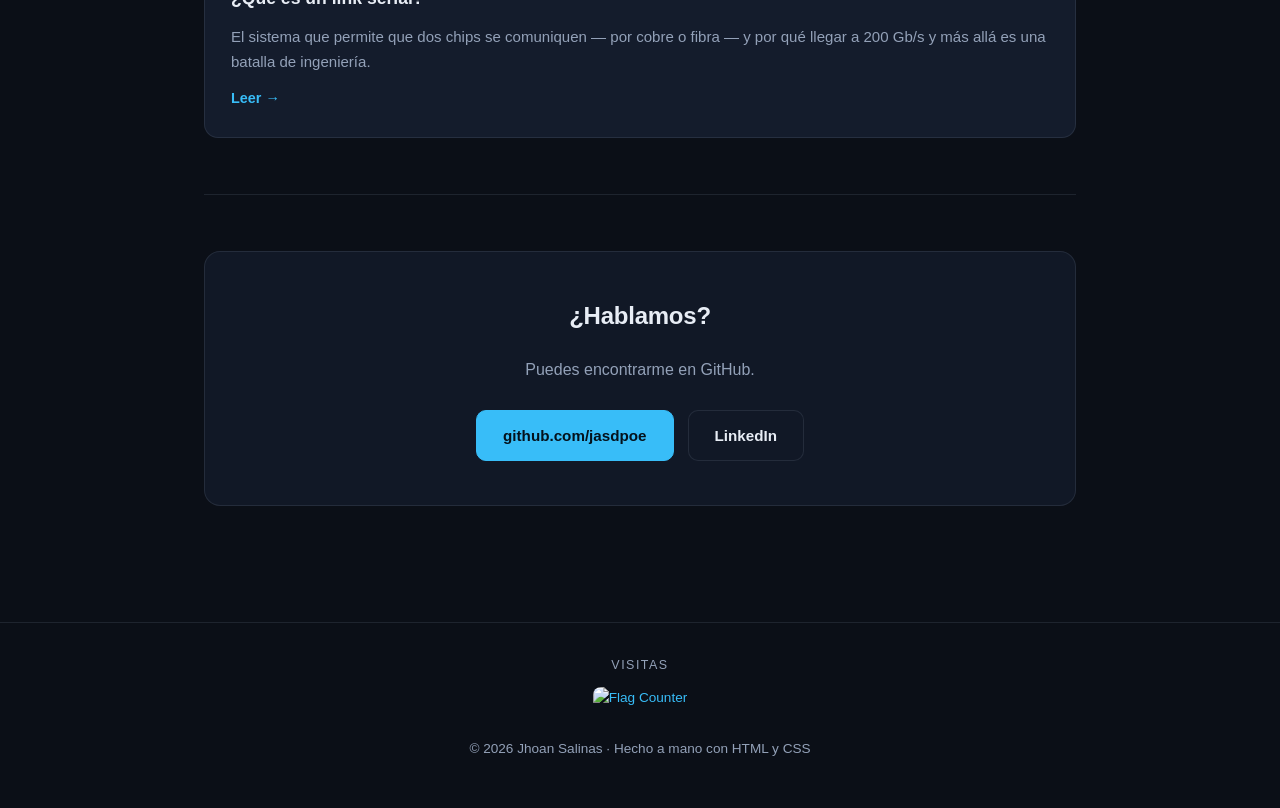
==== commit 80dde211: "Learning: single bilingual article card (serial link)" ====
--- a/index.html
+++ b/index.html
@@ -217,14 +217,8 @@
     <p class="section-lead" data-i18n="learningLead"></p>
     <div class="grid">
       <div class="card">
-        <div class="article-meta"><span data-i18n="learningDate1"></span><span>·</span><span data-i18n="learningTime1"></span><span class="tag">SerDes</span></div>
-        <h3>What is a SerDes?</h3>
-        <p data-i18n="learningCard1Desc"></p>
-        <a class="repo-link" href="learning/what-is-a-serdes.html" data-i18n="learningRead"></a>
-      </div>
-      <div class="card">
-        <div class="article-meta"><span data-i18n="learningDate2"></span><span>·</span><span data-i18n="learningTime2"></span><span class="tag">Serial links</span></div>
-        <h3>What is a serial link?</h3>
+        <div class="article-meta"><span data-i18n="learningDate2"></span><span>·</span><span data-i18n="learningTime2"></span><span class="tag" data-i18n="learningTag"></span></div>
+        <h3 data-i18n="learningCardTitle"></h3>
         <p data-i18n="learningCard2Desc"></p>
         <a class="repo-link" href="learning/what-is-a-serial-link.html" data-i18n="learningRead"></a>
       </div>
@@ -274,12 +268,11 @@
     visitorsTitle: "Visitas",
     navLearning: "Aprendizaje",
     learningTitle: "aprendizaje",
-    learningLead: "Notas y explicadores sobre electrónica y conceptos de SerDes de alta velocidad — los fundamentos y detalles a los que siempre vuelvo. Todo en inglés.",
-    learningDate1: "oct 2026",
-    learningTime1: "4 min de lectura",
-    learningCard1Desc: "Por qué un puñado de pines puede mover cientos de gigabits por segundo: así encajan las piezas.",
+    learningLead: "Notas y explicadores sobre electrónica y conceptos de SerDes de alta velocidad — los fundamentos y detalles a los que siempre vuelvo.",
     learningDate2: "oct 2026",
     learningTime2: "3 min de lectura",
+    learningTag: "Links seriales",
+    learningCardTitle: "¿Qué es un link serial?",
     learningCard2Desc: "El sistema que permite que dos chips se comuniquen — por cobre o fibra — y por qué llegar a 200 Gb/s y más allá es una batalla de ingeniería.",
     learningRead: "Leer →",
     footerText: "© 2026 Jhoan Salinas · Hecho a mano con HTML y CSS"
@@ -305,12 +298,11 @@
     visitorsTitle: "Visits",
     navLearning: "Learning",
     learningTitle: "learning",
-    learningLead: "Notes and explainers on electronics and high-speed SerDes concepts — the fundamentals and details I keep coming back to. All in English.",
-    learningDate1: "Oct 2026",
-    learningTime1: "4 min read",
-    learningCard1Desc: "Serializers and deserializers are the reason a handful of pins can move hundreds of gigabits per second. Here's how the pieces fit together.",
+    learningLead: "Notes and explainers on electronics and high-speed SerDes concepts — the fundamentals and details I keep coming back to.",
     learningDate2: "Oct 2026",
     learningTime2: "3 min read",
+    learningTag: "Serial links",
+    learningCardTitle: "What is a serial link?",
     learningCard2Desc: "The system that lets two chips talk — over copper or fiber — and why pushing to 200 Gb/s and beyond is an engineering battle.",
     learningRead: "Read →",
     footerText: "© 2026 Jhoan Salinas · Handmade with HTML and CSS"
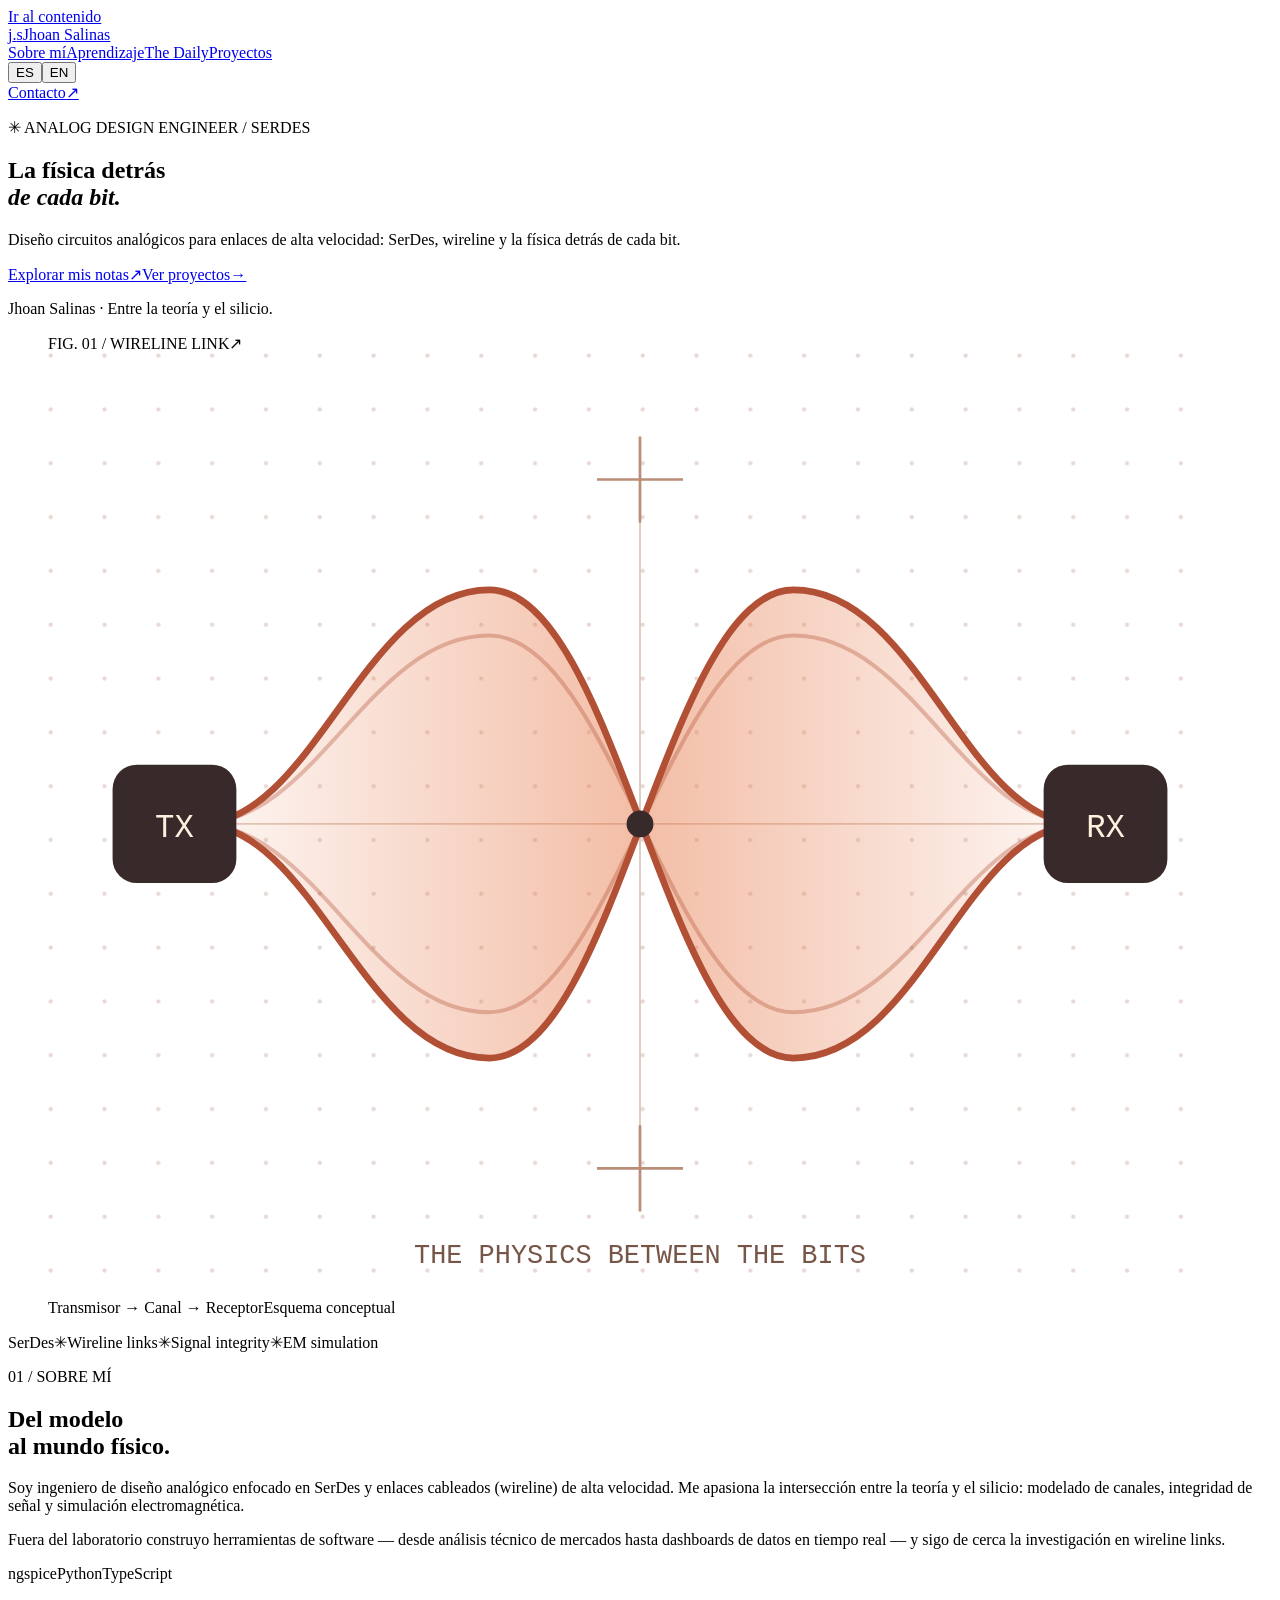
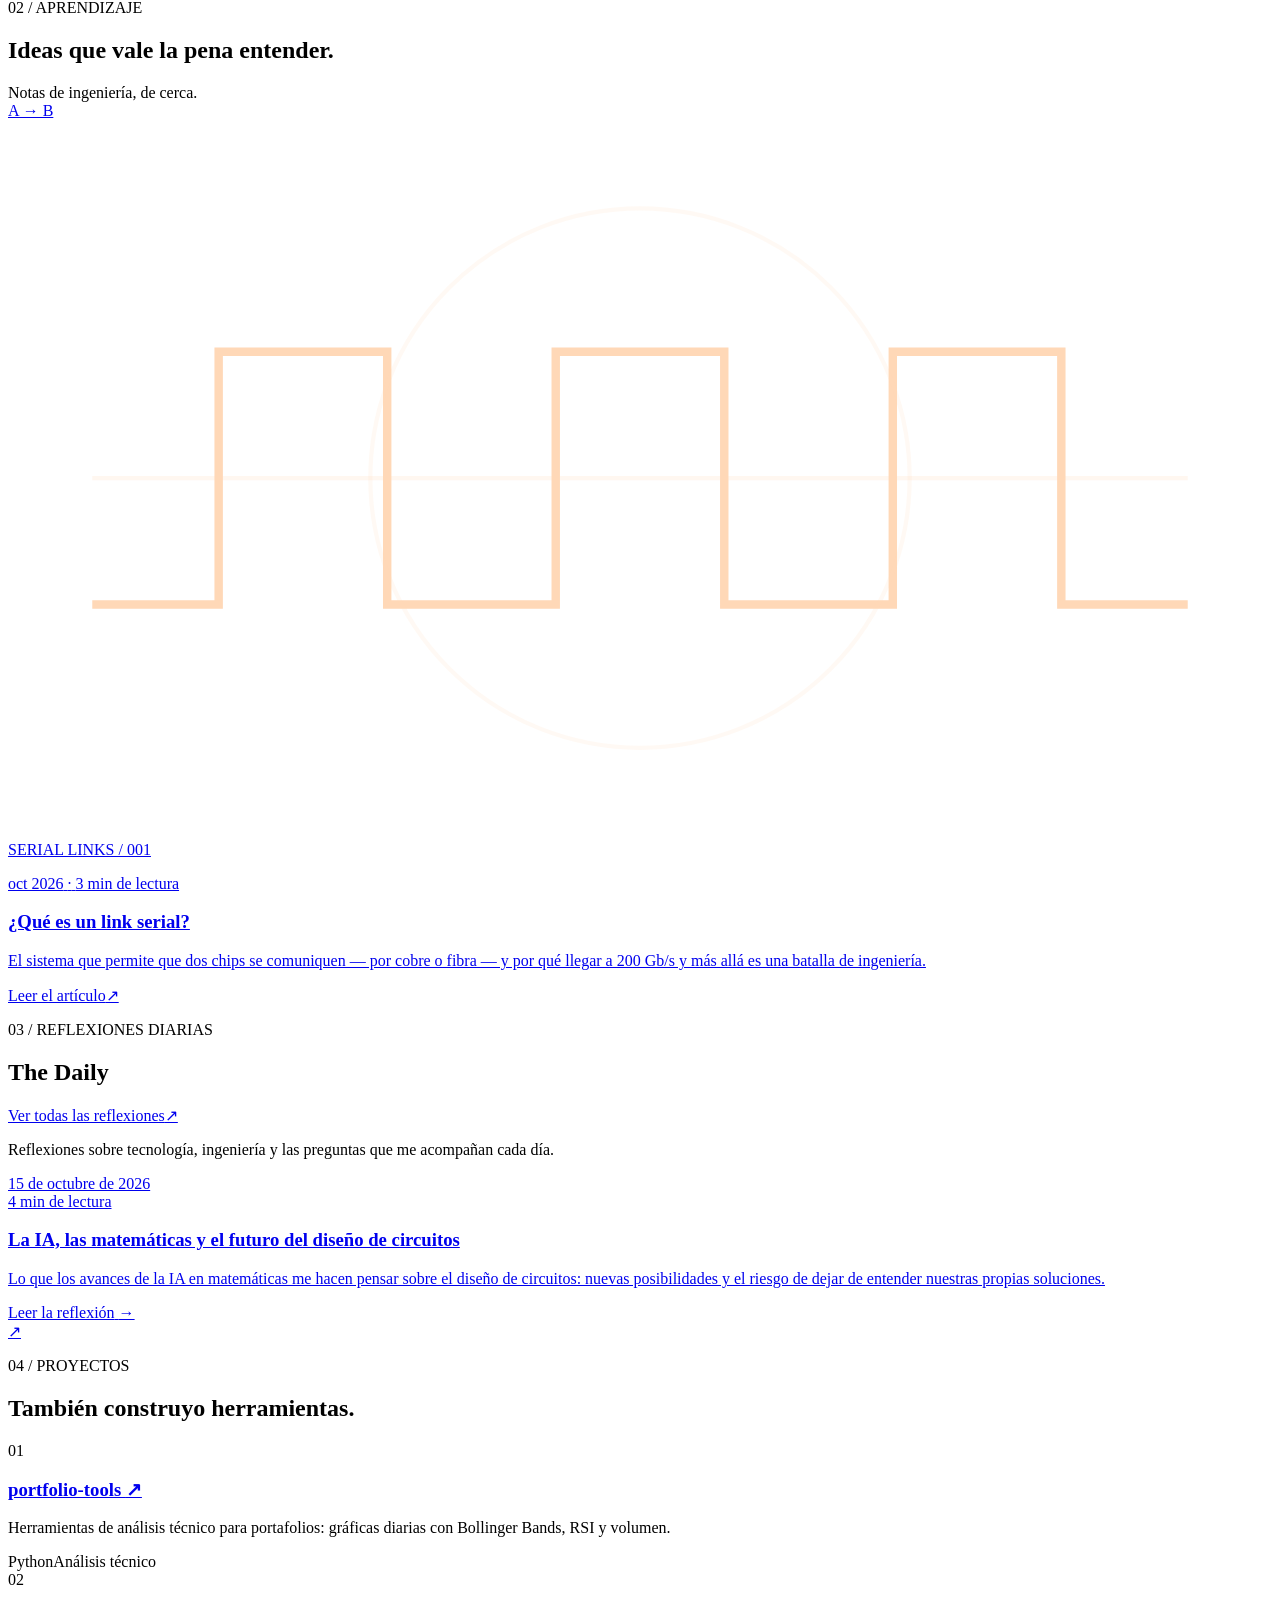
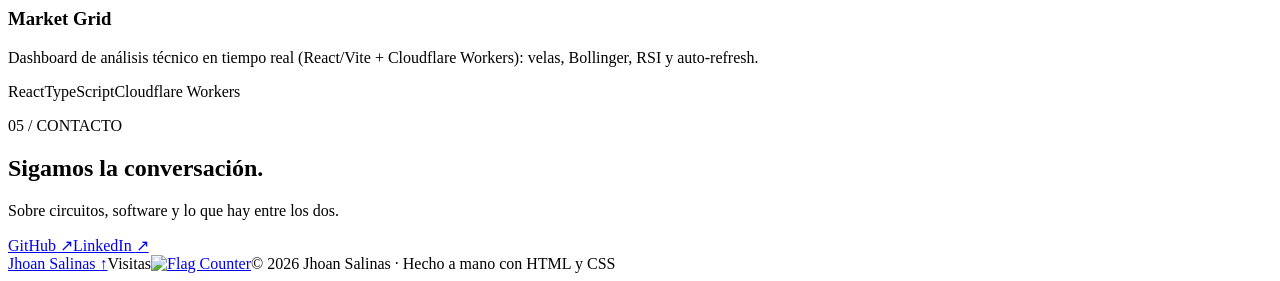
==== commit a6936fc0: "Redesign: melocoton moderno theme" ====
--- a/index.html
+++ b/index.html
@@ -1,334 +1,44 @@
-<!DOCTYPE html>
-<html lang="es">
-<head>
-<meta charset="UTF-8">
-<meta name="viewport" content="width=device-width, initial-scale=1.0">
-<meta name="description" content="Jhoan Salinas — Analog Design Engineer (SerDes)">
-<title>Jhoan Salinas — Analog Design Engineer (SerDes)</title>
-<style>
-  :root {
-    --bg: #0b0f17;
-    --bg-soft: #111826;
-    --card: #141c2c;
-    --text: #e8edf5;
-    --muted: #93a1b8;
-    --accent: #38bdf8;
-    --accent-dim: rgba(56,189,248,.12);
-    --border: rgba(148,163,184,.14);
-  }
-  * { margin: 0; padding: 0; box-sizing: border-box; }
-  body {
-    font-family: -apple-system, BlinkMacSystemFont, "Segoe UI", Roboto, Inter, Helvetica, Arial, sans-serif;
-    background: var(--bg);
-    color: var(--text);
-    line-height: 1.65;
-    -webkit-font-smoothing: antialiased;
-  }
-  a { color: var(--accent); text-decoration: none; }
-  a:hover { text-decoration: underline; }
-
-  /* Nav */
-  nav {
-    position: sticky; top: 0; z-index: 10;
-    backdrop-filter: blur(12px);
-    background: rgba(11,15,23,.75);
-    border-bottom: 1px solid var(--border);
-  }
-  .nav-inner {
-    max-width: 920px; margin: 0 auto; padding: 14px 24px;
-    display: flex; align-items: center; justify-content: space-between;
-  }
-  .nav-name { font-weight: 700; font-size: 1rem; letter-spacing: .02em; }
-  .nav-name span { color: var(--accent); }
-  .nav-links { display: flex; gap: 22px; align-items: center; font-size: .92rem; }
-  .nav-links a { color: var(--muted); }
-  .nav-links a:hover { color: var(--text); text-decoration: none; }
-  .lang-toggle {
-    display: flex; border: 1px solid var(--border); border-radius: 999px; overflow: hidden;
-  }
-  .lang-toggle button {
-    background: transparent; border: 0; color: var(--muted);
-    padding: 6px 14px; font-size: .8rem; font-weight: 600; cursor: pointer;
-  }
-  .lang-toggle button.active { background: var(--accent-dim); color: var(--accent); }
-
-  /* Hero */
-  .hero {
-    position: relative; overflow: hidden;
-    padding: 110px 24px 90px; text-align: center;
-  }
-  .hero::before {
-    content: ""; position: absolute; inset: 0;
-    background:
-      radial-gradient(600px 300px at 50% -50px, rgba(56,189,248,.16), transparent 70%);
-    pointer-events: none;
-  }
-  .wave {
-    position: absolute; left: 0; right: 0; bottom: 0; height: 90px; opacity: .25; pointer-events: none;
-  }
-  .hero h1 { font-size: clamp(2.4rem, 6vw, 3.6rem); font-weight: 800; letter-spacing: -.02em; position: relative; }
-  .hero h1 .accent { color: var(--accent); }
-  .hero .role {
-    margin-top: 10px; font-size: 1.15rem; color: var(--accent); font-weight: 600; position: relative;
-    font-family: ui-monospace, SFMono-Regular, Menlo, Consolas, monospace;
-  }
-  .hero p { max-width: 620px; margin: 22px auto 0; color: var(--muted); font-size: 1.05rem; position: relative; }
-  .hero-cta { margin-top: 34px; display: flex; gap: 14px; justify-content: center; flex-wrap: wrap; position: relative; }
-  .btn {
-    display: inline-block; padding: 12px 26px; border-radius: 10px; font-weight: 600; font-size: .95rem;
-    border: 1px solid var(--border); color: var(--text); background: var(--bg-soft);
-  }
-  .btn:hover { text-decoration: none; border-color: var(--accent); }
-  .btn.primary { background: var(--accent); border-color: var(--accent); color: #04121c; }
-  .btn.primary:hover { filter: brightness(1.08); }
-
-  main { max-width: 920px; margin: 0 auto; padding: 0 24px 60px; }
-  section { padding: 56px 0; border-top: 1px solid var(--border); }
-  h2 { font-size: 1.5rem; margin-bottom: 22px; letter-spacing: -.01em; }
-  h2 .dot { color: var(--accent); }
-
-  .about p { color: var(--muted); max-width: 720px; margin-bottom: 14px; }
-  .chips { display: flex; flex-wrap: wrap; gap: 10px; margin-top: 24px; }
-  .chip {
-    font-size: .82rem; font-weight: 500; color: var(--accent);
-    background: var(--accent-dim); border: 1px solid rgba(56,189,248,.25);
-    padding: 6px 14px; border-radius: 999px;
-  }
-
-  .grid { display: grid; grid-template-columns: repeat(auto-fit, minmax(280px, 1fr)); gap: 20px; }
-  .card {
-    background: var(--card); border: 1px solid var(--border); border-radius: 14px; padding: 26px;
-    display: flex; flex-direction: column; gap: 12px;
-    transition: transform .15s ease, border-color .15s ease;
-  }
-  .card:hover { transform: translateY(-3px); border-color: rgba(56,189,248,.4); }
-  .card h3 { font-size: 1.1rem; }
-  .card p { color: var(--muted); font-size: .94rem; flex: 1; }
-  .card .tags { display: flex; flex-wrap: wrap; gap: 8px; }
-  .card .tags span {
-    font-size: .75rem; color: var(--muted); border: 1px solid var(--border);
-    padding: 3px 10px; border-radius: 999px;
-  }
-  .card .repo-link { font-size: .9rem; font-weight: 600; }
-
-  .section-lead { color: var(--muted); max-width: 720px; margin: -8px 0 26px; }
-  .article-meta {
-    display: flex; gap: 8px; align-items: center;
-    font-size: .78rem; color: var(--muted); letter-spacing: .04em;
-  }
-  .article-meta .tag {
-    color: var(--accent); background: var(--accent-dim);
-    border: 1px solid rgba(56,189,248,.25);
-    padding: 2px 10px; border-radius: 999px; font-size: .72rem;
-  }
-
-  .contact-box {
-    background: var(--bg-soft); border: 1px solid var(--border); border-radius: 16px;
-    padding: 44px 32px; text-align: center;
-  }
-  .contact-box p { color: var(--muted); margin: 12px 0 26px; }
-  .contact-actions { display: flex; gap: 14px; justify-content: center; flex-wrap: wrap; }
-
-  footer {
-    text-align: center; color: var(--muted); font-size: .85rem;
-    padding: 32px 24px 48px; border-top: 1px solid var(--border);
-  }
-  .visitors { margin-bottom: 28px; }
-  .visitors-label {
-    font-size: .78rem; letter-spacing: .12em; text-transform: uppercase;
-    color: var(--muted); margin-bottom: 12px;
-  }
-  .visitors img { border-radius: 8px; }
-
-  @media (max-width: 560px) {
-    .nav-links a { display: none; }
-    .hero { padding: 80px 20px 70px; }
-  }
-</style>
-</head>
-<body>
-
-<nav>
-  <div class="nav-inner">
-    <div class="nav-name">Jhoan Salinas <span data-i18n="navTitle"></span></div>
-    <div class="nav-links">
-      <a href="#about" data-i18n="navAbout"></a>
-      <a href="#projects" data-i18n="navProjects"></a>
-      <a href="#learning" data-i18n="navLearning"></a>
-      <a href="#contact" data-i18n="navContact"></a>
-      <div class="lang-toggle">
-        <button id="btn-es" type="button">ES</button>
-        <button id="btn-en" type="button">EN</button>
-      </div>
-    </div>
-  </div>
-</nav>
-
-<header class="hero">
-  <h1>Jhoan <span class="accent">Salinas</span></h1>
-  <div class="role" data-i18n="heroRole"></div>
-  <p data-i18n="heroText"></p>
-  <div class="hero-cta">
-    <a class="btn primary" href="#projects" data-i18n="heroCtaProjects"></a>
-    <a class="btn" href="https://github.com/jasdpoe" target="_blank" rel="noopener">GitHub</a>
-  </div>
-  <svg class="wave" viewBox="0 0 1200 90" preserveAspectRatio="none" aria-hidden="true">
-    <path d="M0,60 C150,20 300,80 450,50 C600,20 750,75 900,45 C1050,15 1150,55 1200,40 L1200,90 L0,90 Z"
-          fill="none" stroke="#38bdf8" stroke-width="2"/>
-    <path d="M0,70 C150,40 300,85 450,60 C600,35 750,80 900,55 C1050,30 1150,65 1200,50 L1200,90 L0,90 Z"
-          fill="none" stroke="#38bdf8" stroke-width="1" opacity=".5"/>
-  </svg>
-</header>
-
-<main>
-  <section id="about" class="about">
-    <h2><span class="dot">/</span><span data-i18n="aboutTitle"></span></h2>
-    <p data-i18n="aboutP1"></p>
-    <p data-i18n="aboutP2"></p>
-    <div class="chips">
-      <span class="chip">SerDes</span>
-      <span class="chip">Wireline links</span>
-      <span class="chip">Signal integrity</span>
-      <span class="chip">EM simulation</span>
-      <span class="chip">ngspice</span>
-      <span class="chip">Python</span>
-    </div>
-  </section>
-
-  <section id="projects">
-    <h2><span class="dot">/</span><span data-i18n="projectsTitle"></span></h2>
-    <div class="grid">
-      <div class="card">
-        <h3>portfolio-tools</h3>
-        <p data-i18n="proj1Text"></p>
-        <div class="tags"><span>Python</span><span data-i18n="proj1Tag"></span></div>
-        <a class="repo-link" href="https://github.com/jasdpoe/portfolio-tools" target="_blank" rel="noopener" data-i18n="viewRepo"></a>
-      </div>
-      <div class="card">
-        <h3>Market Grid</h3>
-        <p data-i18n="proj2Text"></p>
-        <div class="tags"><span>TypeScript</span><span>React</span><span>Cloudflare Workers</span></div>
-      </div>
-    </div>
-  </section>
-
-  <section id="learning">
-    <h2><span class="dot">/</span><span data-i18n="learningTitle"></span></h2>
-    <p class="section-lead" data-i18n="learningLead"></p>
-    <div class="grid">
-      <div class="card">
-        <div class="article-meta"><span data-i18n="learningDate2"></span><span>·</span><span data-i18n="learningTime2"></span><span class="tag" data-i18n="learningTag"></span></div>
-        <h3 data-i18n="learningCardTitle"></h3>
-        <p data-i18n="learningCard2Desc"></p>
-        <a class="repo-link" href="learning/what-is-a-serial-link.html" data-i18n="learningRead"></a>
-      </div>
-    </div>
-  </section>
-
-  <section id="contact">
-    <div class="contact-box">
-      <h2 data-i18n="contactTitle"></h2>
-      <p data-i18n="contactText"></p>
-      <div class="contact-actions">
-        <a class="btn primary" href="https://github.com/jasdpoe" target="_blank" rel="noopener">github.com/jasdpoe</a>
-        <a class="btn" href="https://www.linkedin.com/in/jhoan-salinas-26b67813/" target="_blank" rel="noopener">LinkedIn</a>
-      </div>
-    </div>
-  </section>
-</main>
-
-<footer>
-  <div class="visitors">
-    <div class="visitors-label" data-i18n="visitorsTitle"></div>
-    <a href="https://info.flagcounter.com/4i1q" target="_blank" rel="noopener"><img src="https://s01.flagcounter.com/count2/4i1q/bg_0B0F17/txt_E8EDF5/border_1C2433/columns_2/maxflags_10/viewers_0/labels_0/pageviews_0/flags_0/percent_0/" alt="Flag Counter" border="0"></a>
-  </div>
-  <span data-i18n="footerText"></span>
-</footer>
-
-<script>
-const STRINGS = {
-  es: {
-    navTitle: "// serdes",
-    navAbout: "Sobre mí",
-    navProjects: "Proyectos",
-    navContact: "Contacto",
-    heroRole: "Analog Design Engineer (SerDes)",
-    heroText: "Diseño circuitos analógicos para enlaces de alta velocidad: SerDes, wireline y la física detrás de cada bit.",
-    heroCtaProjects: "Ver proyectos",
-    aboutTitle: "sobre mí",
-    aboutP1: "Soy ingeniero de diseño analógico enfocado en SerDes y enlaces cableados (wireline) de alta velocidad. Me apasiona la intersección entre la teoría y el silicio: modelado de canales, integridad de señal y simulación electromagnética.",
-    aboutP2: "Fuera del laboratorio construyo herramientas de software — desde análisis técnico de mercados hasta dashboards de datos en tiempo real — y sigo de cerca la investigación en wireline links.",
-    projectsTitle: "proyectos",
-    proj1Text: "Herramientas de análisis técnico para portafolios: gráficas diarias con Bollinger Bands, RSI y volumen.",
-    proj1Tag: "Análisis técnico",
-    proj2Text: "Dashboard de análisis técnico en tiempo real (React/Vite + Cloudflare Workers): velas, Bollinger, RSI y auto-refresh.",
-    viewRepo: "Ver en GitHub →",
-    contactTitle: "¿Hablamos?",
-    contactText: "Puedes encontrarme en GitHub.",
-    visitorsTitle: "Visitas",
-    navLearning: "Aprendizaje",
-    learningTitle: "aprendizaje",
-    learningLead: "Notas y explicadores sobre electrónica y conceptos de SerDes de alta velocidad — los fundamentos y detalles a los que siempre vuelvo.",
-    learningDate2: "oct 2026",
-    learningTime2: "3 min de lectura",
-    learningTag: "Links seriales",
-    learningCardTitle: "¿Qué es un link serial?",
-    learningCard2Desc: "El sistema que permite que dos chips se comuniquen — por cobre o fibra — y por qué llegar a 200 Gb/s y más allá es una batalla de ingeniería.",
-    learningRead: "Leer →",
-    footerText: "© 2026 Jhoan Salinas · Hecho a mano con HTML y CSS"
-  },
-  en: {
-    navTitle: "// serdes",
-    navAbout: "About",
-    navProjects: "Projects",
-    navContact: "Contact",
-    heroRole: "Analog Design Engineer (SerDes)",
-    heroText: "I design analog circuits for high-speed links: SerDes, wireline, and the physics behind every bit.",
-    heroCtaProjects: "View projects",
-    aboutTitle: "about",
-    aboutP1: "I'm an analog design engineer focused on SerDes and high-speed wireline links. I'm passionate about the intersection of theory and silicon: channel modeling, signal integrity, and electromagnetic simulation.",
-    aboutP2: "Outside the lab I build software tools — from market technical analysis to real-time data dashboards — and follow wireline-link research closely.",
-    projectsTitle: "projects",
-    proj1Text: "Technical-analysis tooling for portfolios: daily charts with Bollinger Bands, RSI, and volume.",
-    proj1Tag: "Technical analysis",
-    proj2Text: "Real-time technical-analysis dashboard (React/Vite + Cloudflare Workers): candles, Bollinger, RSI, and auto-refresh.",
-    viewRepo: "View on GitHub →",
-    contactTitle: "Let's talk?",
-    contactText: "You can find me on GitHub.",
-    visitorsTitle: "Visits",
-    navLearning: "Learning",
-    learningTitle: "learning",
-    learningLead: "Notes and explainers on electronics and high-speed SerDes concepts — the fundamentals and details I keep coming back to.",
-    learningDate2: "Oct 2026",
-    learningTime2: "3 min read",
-    learningTag: "Serial links",
-    learningCardTitle: "What is a serial link?",
-    learningCard2Desc: "The system that lets two chips talk — over copper or fiber — and why pushing to 200 Gb/s and beyond is an engineering battle.",
-    learningRead: "Read →",
-    footerText: "© 2026 Jhoan Salinas · Handmade with HTML and CSS"
-  }
-};
-
-function setLang(lang) {
-  if (!STRINGS[lang]) lang = "es";
-  document.documentElement.lang = lang;
-  document.querySelectorAll("[data-i18n]").forEach(el => {
-    const key = el.getAttribute("data-i18n");
-    if (STRINGS[lang][key] !== undefined) el.textContent = STRINGS[lang][key];
-  });
-  document.title = "Jhoan Salinas — Analog Design Engineer (SerDes)";
-  document.getElementById("btn-es").classList.toggle("active", lang === "es");
-  document.getElementById("btn-en").classList.toggle("active", lang === "en");
-  try { localStorage.setItem("js-lang", lang); } catch (e) {}
-}
-
-document.getElementById("btn-es").addEventListener("click", () => setLang("es"));
-document.getElementById("btn-en").addEventListener("click", () => setLang("en"));
-
-let initial = "es";
-try { initial = localStorage.getItem("js-lang") || "es"; } catch (e) {}
-setLang(initial);
-</script>
-
-</body>
-</html>
+<!doctype html>
+<html lang="es" id="top">
+<head>
+  <meta charset="utf-8">
+  <meta name="viewport" content="width=device-width, initial-scale=1">
+  <meta name="description" content="Jhoan Salinas. Diseño analógico, enlaces de alta velocidad y notas entre la teoría y el silicio.">
+  <title>Jhoan Salinas — Analog Design Engineer (SerDes)</title>
+  <link rel="stylesheet" href="theme.css">
+  <link rel="stylesheet" href="daily.css">
+  <script src="home.js" defer></script>
+  <script src="modern.js" defer></script>
+</head>
+<body data-design="Melocotón moderno">
+  <a class="skip" href="#main" data-i18n="skip">Ir al contenido</a>
+  <header class="site-header">
+    <div class="nav-shell">
+      <a class="brand" href="index.html" aria-label="Jhoan Salinas, inicio"><span class="brand-symbol" aria-hidden="true">j<span>.</span>s</span><span>Jhoan Salinas</span></a>
+      <nav aria-label="Secciones"><a href="#about" data-i18n="navAbout">Sobre mí</a><a href="#learning" data-i18n="navLearning">Aprendizaje</a><a href="daily.html">The Daily</a><a href="#projects" data-i18n="navProjects">Proyectos</a></nav>
+      <div class="nav-actions"><div class="languages" role="group" aria-label="Idioma / Language"><button type="button" data-lang="es" aria-pressed="true">ES</button><button type="button" data-lang="en" aria-pressed="false">EN</button></div><a class="contact-link" href="#contact"><span data-i18n="navContact">Contacto</span><span aria-hidden="true">↗</span></a></div>
+    </div>
+  </header>
+  <main id="main">
+    <section class="hero shell" aria-labelledby="hero-title">
+      <div class="hero-copy"><p class="eyebrow"><span class="tiny-cross" aria-hidden="true">✳</span> ANALOG DESIGN ENGINEER / SERDES</p><h1 id="hero-title"><span data-i18n="modernHero1">La física detrás</span><br><em data-i18n="modernHero2">de cada bit.</em></h1><p class="hero-description" data-i18n="heroText">Diseño circuitos analógicos para enlaces de alta velocidad: SerDes, wireline y la física detrás de cada bit.</p><div class="hero-actions"><a class="button dark" href="#learning"><span data-i18n="modernExplore">Explorar mis notas</span><span aria-hidden="true">↗</span></a><a class="text-link" href="#projects"><span data-i18n="heroCtaProjects">Ver proyectos</span><span aria-hidden="true">→</span></a></div><p class="hero-signature" data-i18n="modernSignature">Jhoan Salinas · Entre la teoría y el silicio.</p></div>
+      <figure class="signal-figure"><div class="figure-top"><span>FIG. 01 / WIRELINE LINK</span><span class="figure-mark" aria-hidden="true">↗</span></div><svg class="signal-art" viewBox="0 0 440 350" role="img" aria-labelledby="signal-title signal-desc"><title id="signal-title">Transmisor, canal y receptor</title><desc id="signal-desc">Ilustración conceptual de una señal que viaja entre dos circuitos integrados. No representa una simulación ni datos medidos.</desc><defs><pattern id="dots" width="20" height="20" patternUnits="userSpaceOnUse"><circle cx="1" cy="1" r=".8" fill="#ae806c" opacity=".3"/></pattern><linearGradient id="signal-fill" x1="0" x2="1"><stop stop-color="#e77c4e" stop-opacity=".06"/><stop offset=".5" stop-color="#e77c4e" stop-opacity=".5"/><stop offset="1" stop-color="#e77c4e" stop-opacity=".06"/></linearGradient></defs><rect width="440" height="350" fill="url(#dots)"/><path d="M45 175H395M220 35V315" stroke="#b98d76" stroke-width=".7" opacity=".45"/><path d="M56 175C99 175 117 88 164 88S230 262 277 262 341 175 384 175M56 175C99 175 117 262 164 262S230 88 277 88 341 175 384 175" fill="url(#signal-fill)" stroke="#b25035" stroke-width="2.5"/><path d="M56 175C100 175 119 105 164 105S232 245 277 245 341 175 384 175M56 175C100 175 119 245 164 245S232 105 277 105 341 175 384 175" fill="none" stroke="#b25035" stroke-opacity=".35" stroke-width="1.5"/><rect x="24" y="153" width="46" height="44" rx="9" fill="#382a2b"/><rect x="370" y="153" width="46" height="44" rx="9" fill="#382a2b"/><text x="47" y="180" text-anchor="middle" fill="#fff0de" font-family="monospace" font-size="12">TX</text><text x="393" y="180" text-anchor="middle" fill="#fff0de" font-family="monospace" font-size="12">RX</text><circle class="signal-point" cx="220" cy="175" r="5" fill="#382a2b"/><path d="M204 47H236M220 31V63M204 303H236M220 287V319" stroke="#b98d76" stroke-width="1"/><text x="220" y="338" text-anchor="middle" fill="#775547" font-family="monospace" font-size="10">THE PHYSICS BETWEEN THE BITS</text></svg><figcaption><span data-i18n="modernFigure">Transmisor → Canal → Receptor</span><span data-i18n="modernConcept">Esquema conceptual</span></figcaption></figure>
+    </section>
+    <div class="topic-strip"><div class="shell"><span>SerDes</span><span aria-hidden="true">✳</span><span>Wireline links</span><span aria-hidden="true">✳</span><span>Signal integrity</span><span aria-hidden="true">✳</span><span>EM simulation</span></div></div>
+    <section class="about shell section-grid" id="about"><div><p class="eyebrow" data-i18n="modernAboutLabel">01 / SOBRE MÍ</p><h2 data-i18n="modernAboutTitle">Del modelo<br>al mundo físico.</h2></div><div class="about-copy"><p data-i18n="aboutP1">Soy ingeniero de diseño analógico enfocado en SerDes y enlaces cableados (wireline) de alta velocidad. Me apasiona la intersección entre la teoría y el silicio: modelado de canales, integridad de señal y simulación electromagnética.</p><p data-i18n="aboutP2">Fuera del laboratorio construyo herramientas de software — desde análisis técnico de mercados hasta dashboards de datos en tiempo real — y sigo de cerca la investigación en wireline links.</p><div class="tool-labels" aria-label="Herramientas"><span>ngspice</span><span>Python</span><span>TypeScript</span></div></div></section>
+    <section class="learning shell" id="learning"><div class="section-heading"><div><p class="eyebrow" data-i18n="modernLearningLabel">02 / APRENDIZAJE</p><h2 data-i18n="modernLearningTitle">Ideas que vale la pena entender.</h2></div><span class="small-note" data-i18n="modernNotes">Notas de ingeniería, de cerca.</span></div><a class="featured-note" href="what-is-a-serial-link.html"><div class="note-graphic" aria-hidden="true"><span class="graphic-label">A → B</span><svg viewBox="0 0 300 170"><path d="M20 85H280" stroke="#ffd8b7" opacity=".2"/><path d="M20 115H50V55H90V115H130V55H170V115H210V55H250V115H280" fill="none" stroke="#ffd8b7" stroke-width="2"/><circle cx="150" cy="85" r="64" fill="none" stroke="#ffd8b7" opacity=".15"/></svg><span class="graphic-caption">SERIAL LINKS / 001</span></div><div class="note-copy"><p class="eyebrow"><span data-i18n="learningDate2">oct 2026</span> <span aria-hidden="true">·</span> <span data-i18n="learningTime2">3 min de lectura</span></p><h3 data-i18n="learningCardTitle">¿Qué es un link serial?</h3><p data-i18n="learningCard2Desc">El sistema que permite que dos chips se comuniquen — por cobre o fibra — y por qué llegar a 200 Gb/s y más allá es una batalla de ingeniería.</p><span class="read-link"><span data-i18n="modernRead">Leer el artículo</span><span class="circle-arrow" aria-hidden="true">↗</span></span></div></a></section>
+    <section class="daily-home shell" id="daily" aria-labelledby="daily-title">
+      <div class="section-heading"><div><p class="eyebrow" data-i18n="dailyLabel">03 / REFLEXIONES DIARIAS</p><h2 id="daily-title">The Daily</h2></div><a class="daily-section-link" href="daily.html"><span data-i18n="dailyBrowse">Ver todas las reflexiones</span><span aria-hidden="true">↗</span></a></div>
+      <p class="daily-description" data-i18n="dailyIntro">Reflexiones sobre tecnología, ingeniería y las preguntas que me acompañan cada día.</p>
+      <a class="daily-entry" href="daily-ai-mathematics-circuit-design.html">
+  <p class="eyebrow"><time datetime="2026-10-15" data-i18n="dailyDate">15 de octubre de 2026</time><br><span data-i18n="dailyTime">4 min de lectura</span></p>
+  <div><h3 data-i18n="dailyTitle">La IA, las matemáticas y el futuro del diseño de circuitos</h3><p data-i18n="dailySummary">Lo que los avances de la IA en matemáticas me hacen pensar sobre el diseño de circuitos: nuevas posibilidades y el riesgo de dejar de entender nuestras propias soluciones.</p><span class="text-link"><span data-i18n="dailyRead">Leer la reflexión</span> <span aria-hidden="true">→</span></span></div>
+  <span class="circle-arrow" aria-hidden="true">↗</span>
+</a>
+    </section>
+    <section class="projects shell" id="projects"><div class="section-heading"><div><p class="eyebrow" data-i18n="modernProjectsLabel">04 / PROYECTOS</p><h2 data-i18n="modernProjectsTitle">También construyo herramientas.</h2></div></div><div class="project-row"><span class="project-number">01</span><div><h3><a href="https://github.com/jasdpoe/portfolio-tools">portfolio-tools <span aria-hidden="true">↗</span></a></h3><p data-i18n="proj1Text">Herramientas de análisis técnico para portafolios: gráficas diarias con Bollinger Bands, RSI y volumen.</p></div><div class="project-tags"><span>Python</span><span data-i18n="proj1Tag">Análisis técnico</span></div></div><div class="project-row"><span class="project-number">02</span><div><h3>Market Grid</h3><p data-i18n="proj2Text">Dashboard de análisis técnico en tiempo real (React/Vite + Cloudflare Workers): velas, Bollinger, RSI y auto-refresh.</p></div><div class="project-tags"><span>React</span><span>TypeScript</span><span>Cloudflare Workers</span></div></div></section>
+    <section class="contact shell" id="contact"><div class="contact-panel"><div><p class="eyebrow" data-i18n="modernContactLabel">05 / CONTACTO</p><h2 data-i18n="modernContactTitle">Sigamos la conversación.</h2><p data-i18n="modernContactText">Sobre circuitos, software y lo que hay entre los dos.</p></div><div class="contact-actions"><a class="button light" href="https://github.com/jasdpoe">GitHub <span aria-hidden="true">↗</span></a><a class="contact-secondary" href="https://www.linkedin.com/in/jhoan-salinas-26b67813/">LinkedIn <span aria-hidden="true">↗</span></a></div></div></section>
+  </main>
+  <footer class="shell"><a class="footer-name" href="#top">Jhoan Salinas <span aria-hidden="true">↑</span></a><span class="visitors"><span data-i18n="visitorsTitle">Visitas</span><a href="https://info.flagcounter.com/4i1q" target="_blank" rel="noopener"><img src="https://s01.flagcounter.com/count2/4i1q/bg_FFD2AF/txt_38292B/border_38292B/columns_2/maxflags_10/viewers_0/labels_0/pageviews_0/flags_0/percent_0/" alt="Flag Counter" border="0"></a></span><span data-i18n="footerText">© 2026 Jhoan Salinas · Hecho a mano con HTML y CSS</span></footer>
+</body>
+</html>
